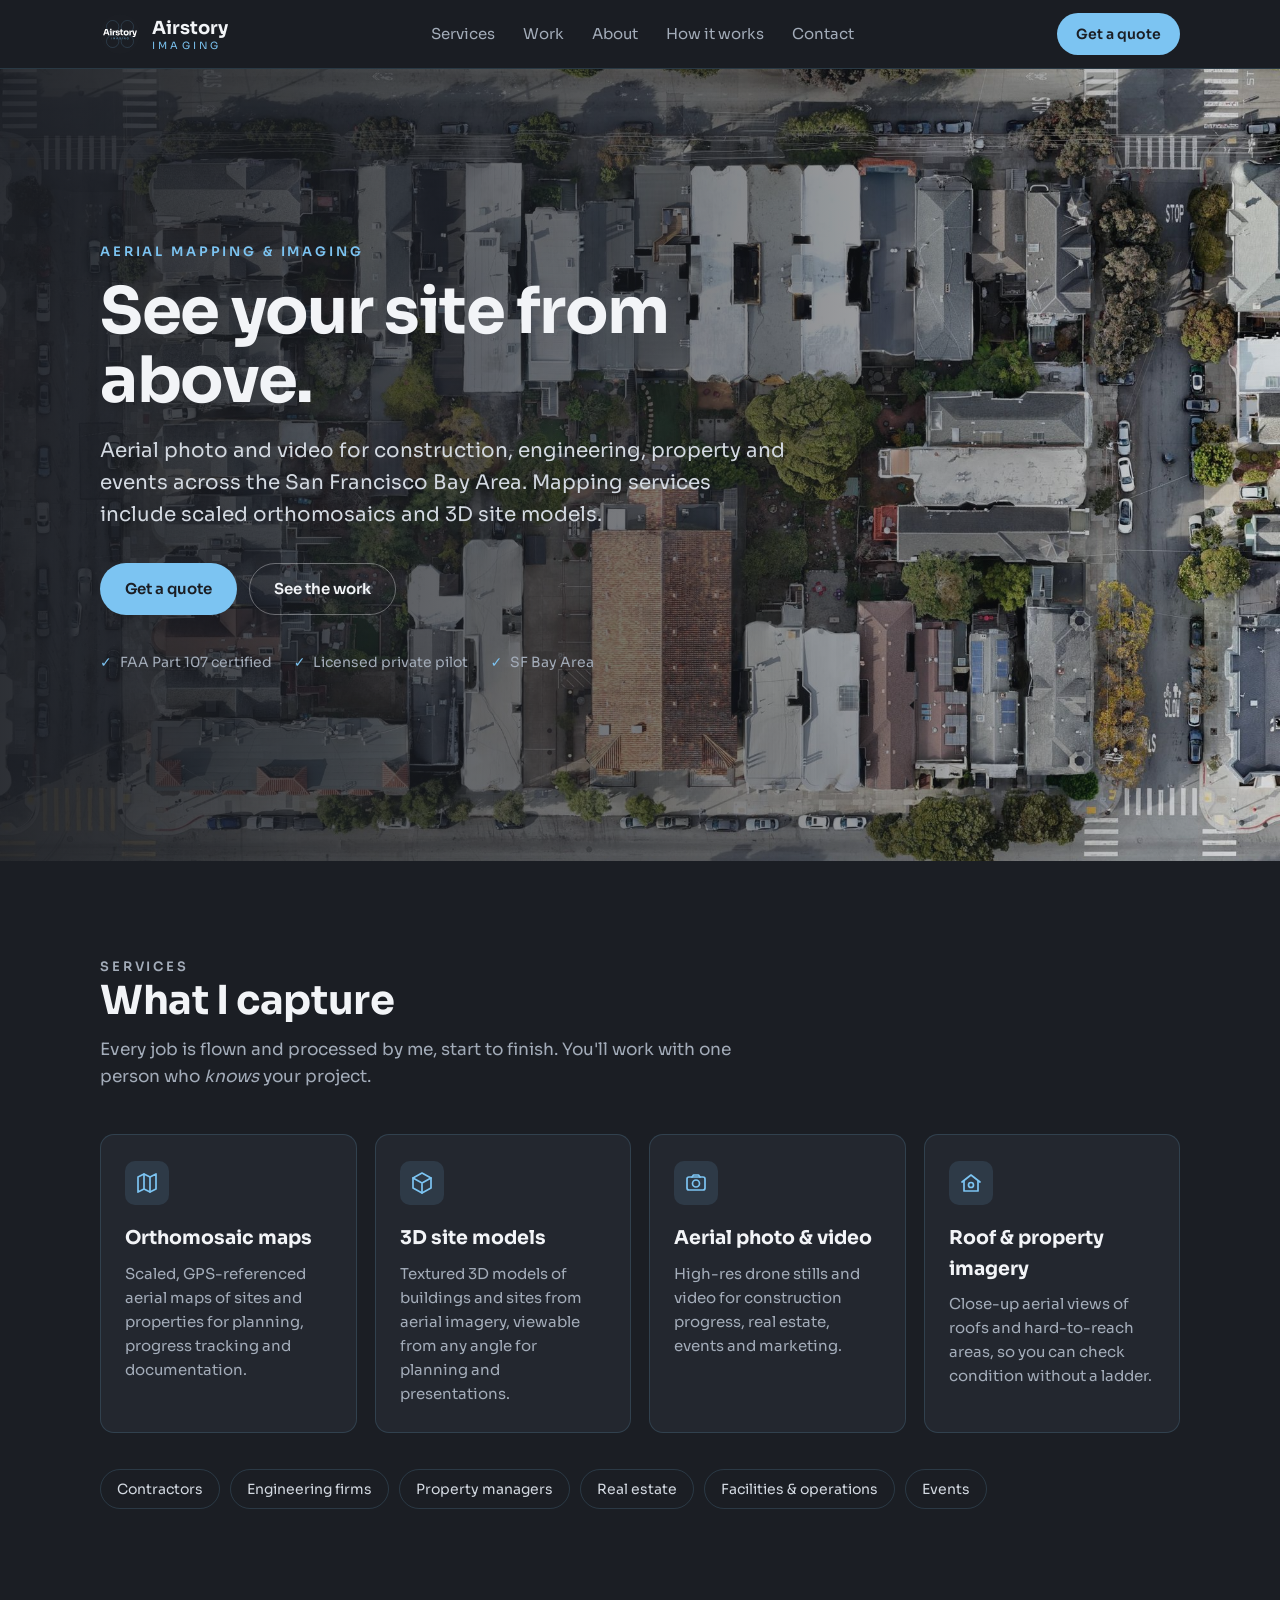
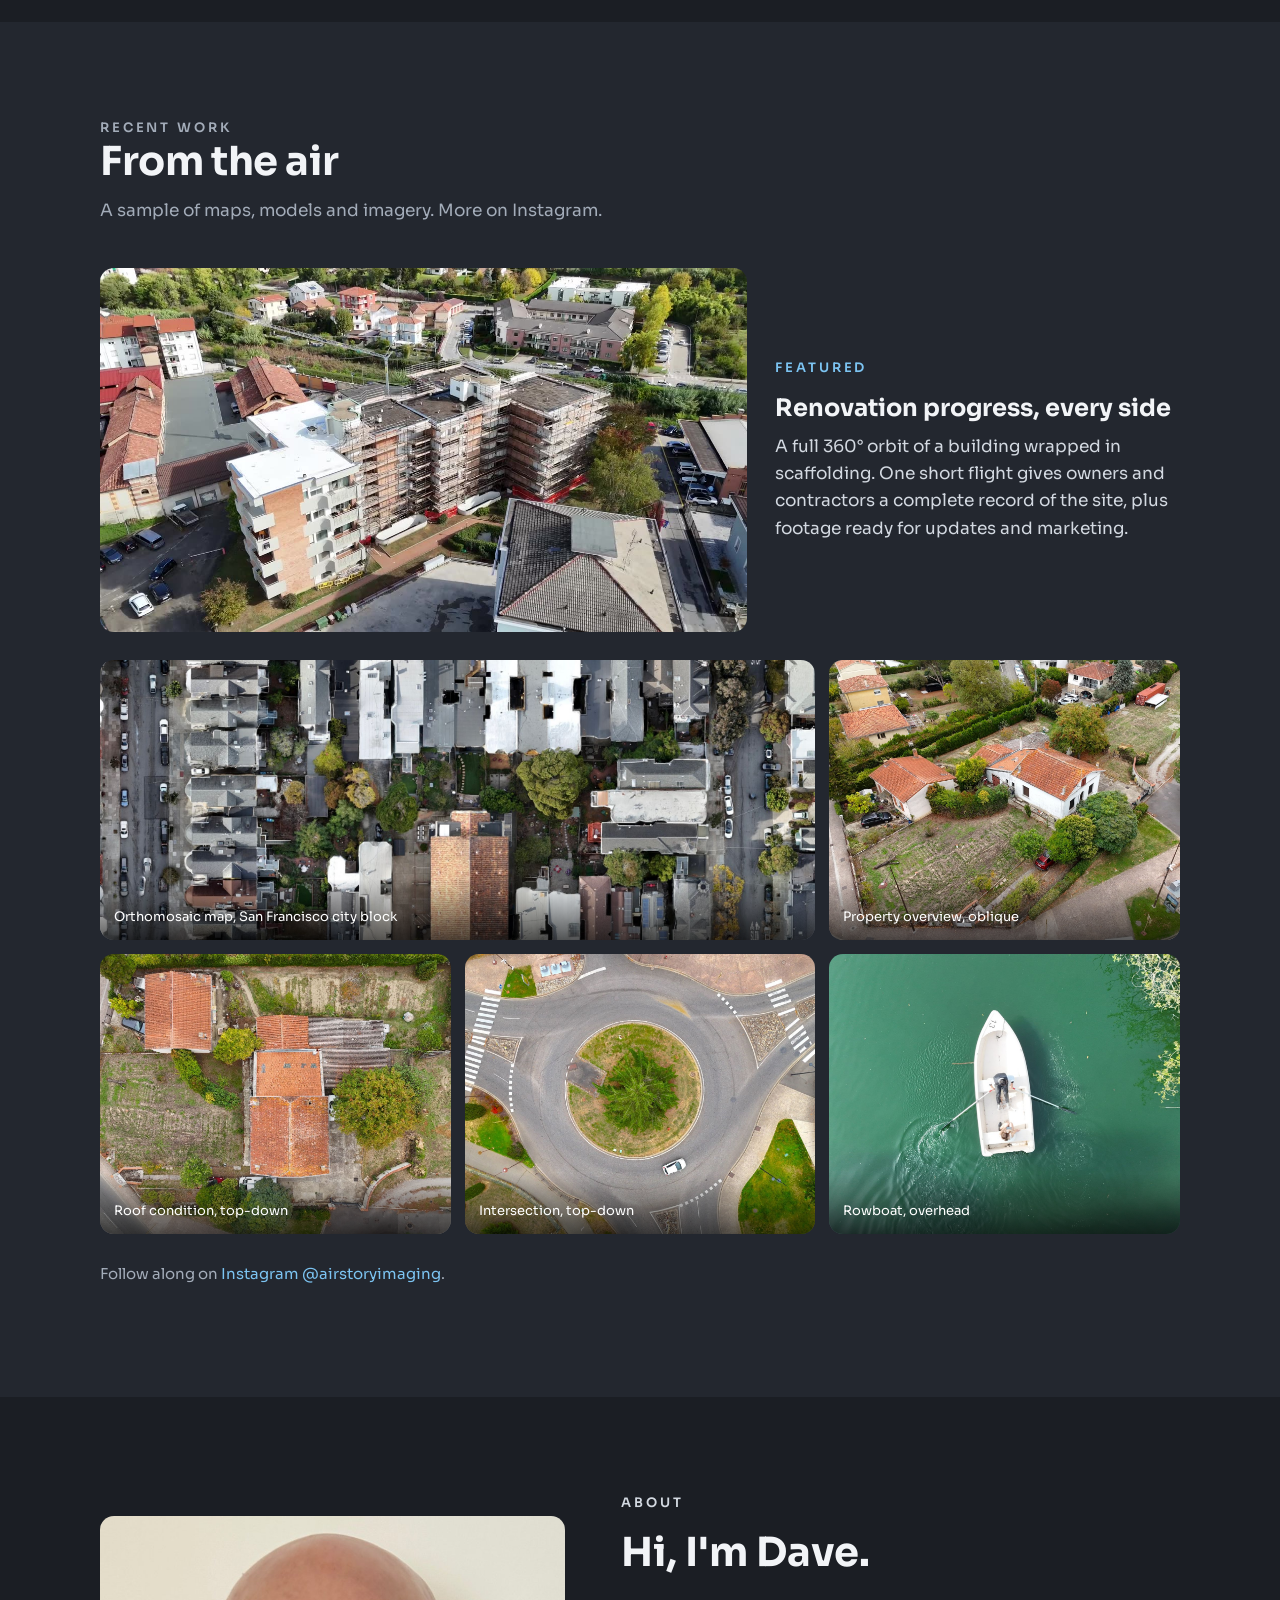
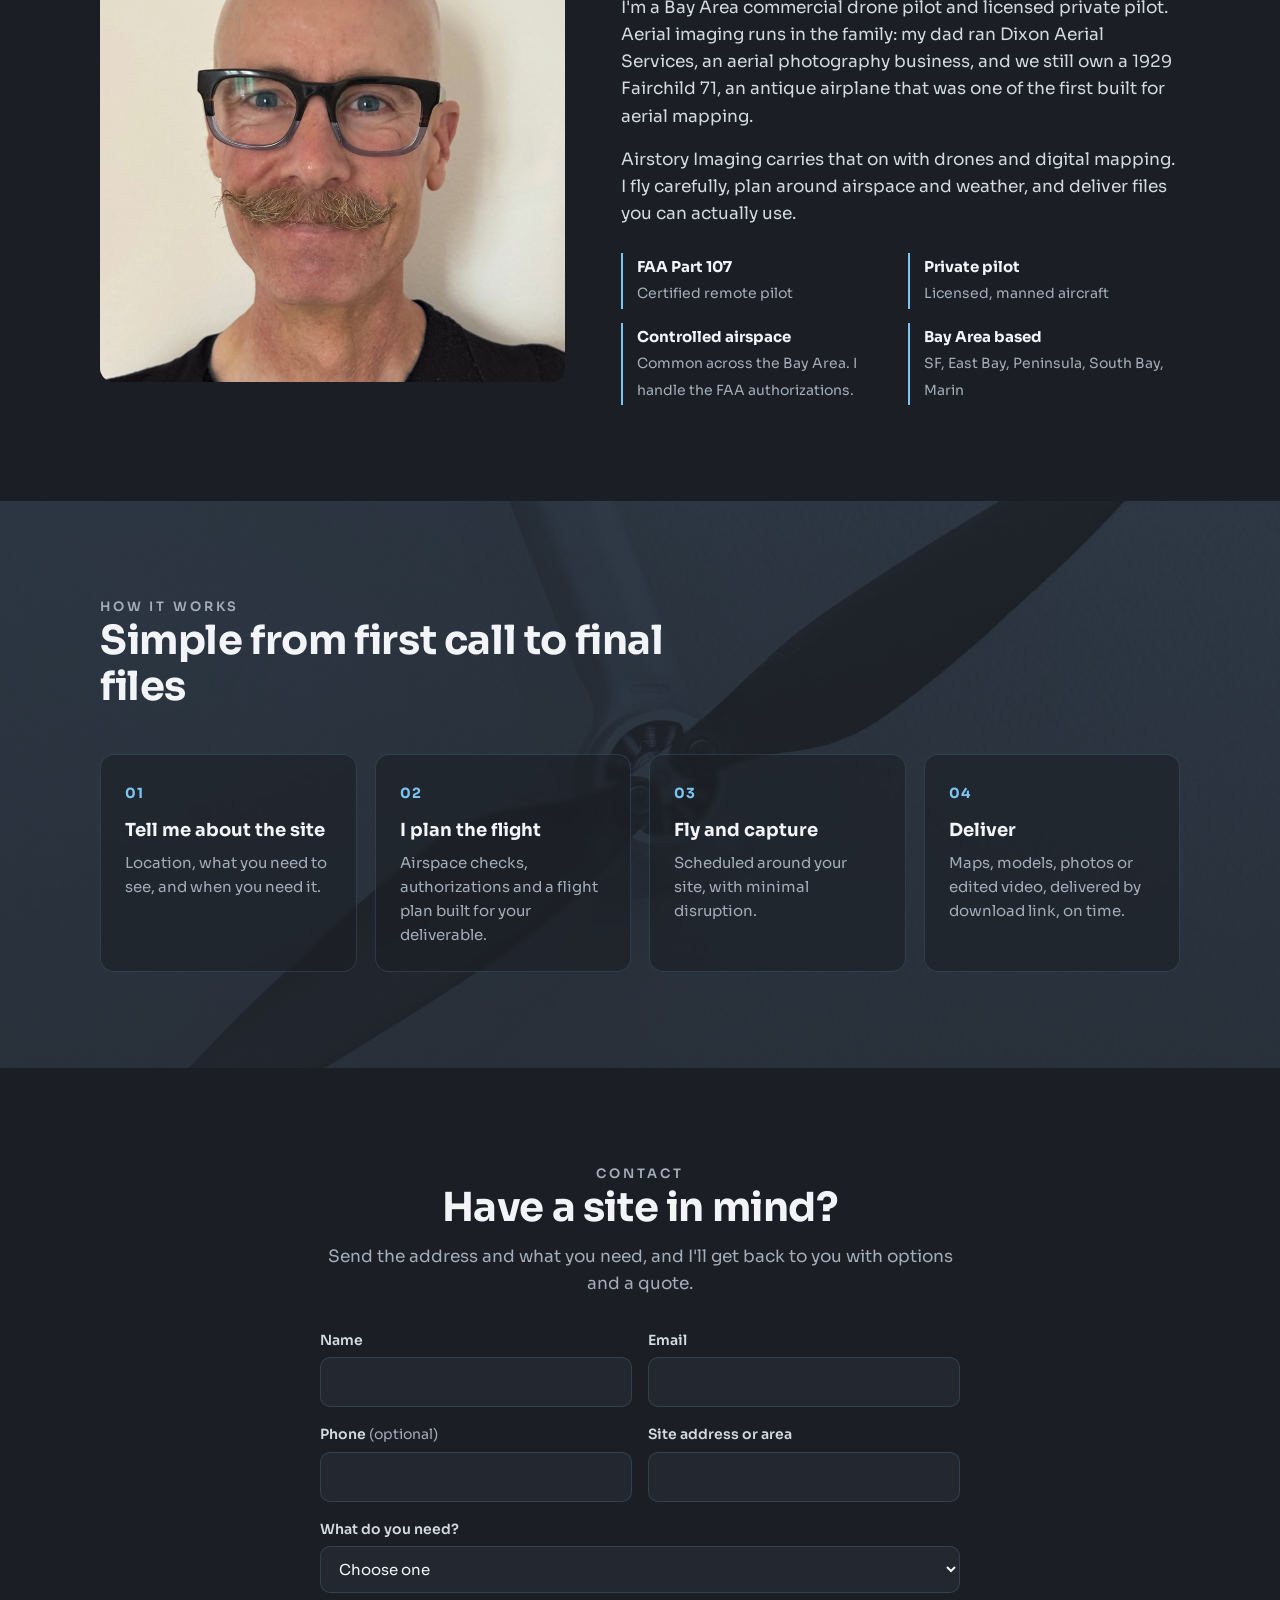
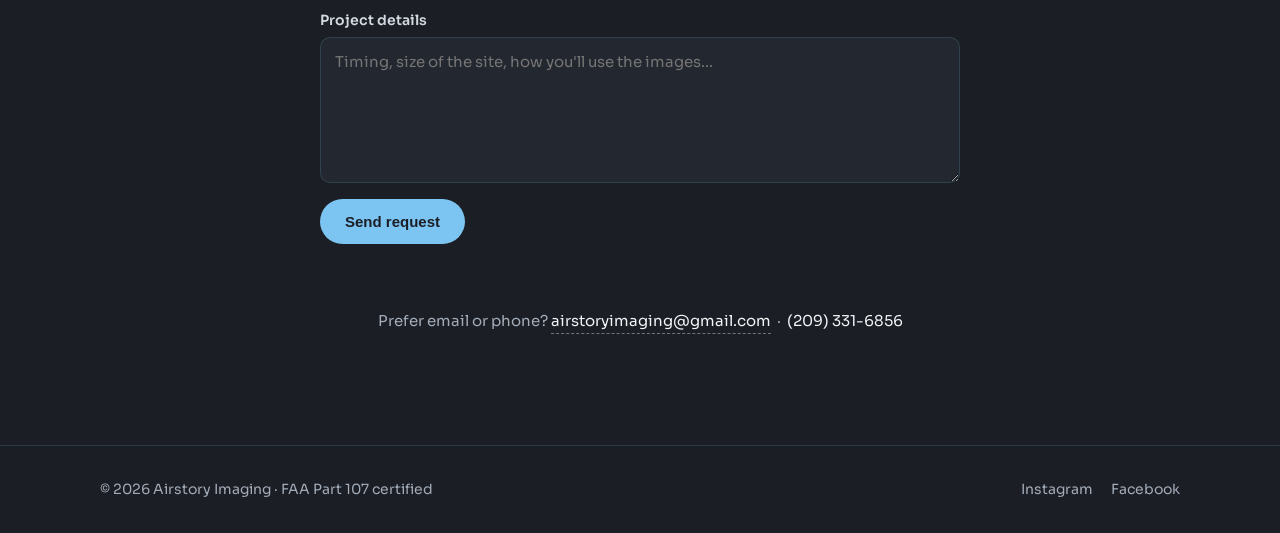
==== index.html @ 13e02a42 "Work: add Featured renovation orbit video loop Co-Authored-By: Claude Opus 5.5 <noreply@anthropic.co" ====
<!doctype html>
<html lang="en">
<head>
  <meta charset="utf-8">
  <meta name="viewport" content="width=device-width, initial-scale=1">
  <title>Airstory Imaging | Drone Mapping, 3D Models &amp; Aerial Photo/Video | SF Bay Area</title>
  <meta name="description" content="Airstory Imaging provides drone mapping, orthomosaics, 3D site models, and aerial photo and video for construction, engineering, property, and events across the San Francisco Bay Area. FAA Part 107 certified.">
  <link rel="icon" href="assets/img/airstory-badge.svg" type="image/svg+xml">
  <meta property="og:title" content="Airstory Imaging">
  <meta property="og:description" content="Drone mapping, 3D models and aerial photo/video in the SF Bay Area.">
  <meta property="og:type" content="website">
  <link rel="preconnect" href="https://fonts.googleapis.com">
  <link rel="preconnect" href="https://fonts.gstatic.com" crossorigin>
  <link href="https://fonts.googleapis.com/css2?family=Sora:wght@400;600;700&display=swap" rel="stylesheet">
  <link rel="stylesheet" href="assets/css/styles.css">
</head>
<body>

  <!-- ===== Header ===== -->
  <header class="site-header">
    <div class="wrap nav">
      <a class="brand" href="#top" aria-label="Airstory Imaging home">
        <img src="assets/img/airstory-badge.svg" alt="">
        <span>Airstory<small>IMAGING</small></span>
      </a>
      <button class="menu-toggle" aria-expanded="false" aria-controls="nav-links">Menu</button>
      <ul class="nav-links" id="nav-links">
        <li><a href="#services">Services</a></li>
        <li><a href="#work">Work</a></li>
        <li><a href="#about">About</a></li>
        <li><a href="#process">How it works</a></li>
        <li><a href="#contact">Contact</a></li>
      </ul>
      <a class="btn btn-primary btn-small nav-cta" href="#contact">Get a quote</a>
    </div>
  </header>

  <main id="top">

    <!-- ===== Hero ===== -->
    <!-- To use a real photo or video, put it inside the hero-media div, e.g.
         <img src="assets/img/hero.jpg" alt="Aerial view of ...">  -->
    <section class="hero">
      <div class="ph hero-media"><img src="assets/img/hero-sf-block.jpg" alt="Top-down orthomosaic map of a San Francisco city block" fetchpriority="high"></div>
      <div class="wrap">
        <p class="eyebrow">Aerial mapping &amp; imaging</p>
        <h1>See your site from above.</h1>
        <p class="lead">Aerial photo and video for construction, engineering, property and events across the San Francisco Bay Area. Mapping services include scaled orthomosaics and 3D site models.</p>
        <div class="hero-actions">
          <a class="btn btn-primary" href="#contact">Get a quote</a>
          <a class="btn btn-ghost" href="#work">See the work</a>
        </div>
        <ul class="badges">
          <li>FAA Part 107 certified</li>
          <li>Licensed private pilot</li>
          <li>SF Bay Area</li>
        </ul>
      </div>
    </section>

    <!-- ===== Services ===== -->
    <section id="services">
      <div class="wrap">
        <div class="section-head">
          <p class="eyebrow">Services</p>
          <h2>What I capture</h2>
          <p>Every job is flown and processed by me, start to finish. You'll work with one person who <em>knows</em> your project.</p>
        </div>
        <div class="services">
          <article class="card">
            <div class="icon"><svg viewBox="0 0 24 24"><path d="M3 6l6-3 6 3 6-3v15l-6 3-6-3-6 3z"/><path d="M9 3v15M15 6v15"/></svg></div>
            <h3>Orthomosaic maps</h3>
            <p>Scaled, GPS-referenced aerial maps of sites and properties for planning, progress tracking and documentation.</p>
          </article>
          <article class="card">
            <div class="icon"><svg viewBox="0 0 24 24"><path d="M12 2l9 5v10l-9 5-9-5V7z"/><path d="M12 22V12M21 7l-9 5-9-5"/></svg></div>
            <h3>3D site models</h3>
            <p>Textured 3D models of buildings and sites from aerial imagery, viewable from any angle for planning and presentations.</p>
          </article>
          <article class="card">
            <div class="icon"><svg viewBox="0 0 24 24"><rect x="3" y="6" width="18" height="13" rx="2"/><circle cx="12" cy="12.5" r="3.5"/><path d="M8 6l1.5-2h5L16 6"/></svg></div>
            <h3>Aerial photo &amp; video</h3>
            <p>High-res drone stills and video for construction progress, real estate, events and marketing.</p>
          </article>
          <article class="card">
            <div class="icon"><svg viewBox="0 0 24 24"><path d="M3 11l9-7 9 7"/><path d="M5 10v10h14V10"/><circle cx="12" cy="14" r="2.5"/></svg></div>
            <h3>Roof &amp; property imagery</h3>
            <p>Close-up aerial views of roofs and hard-to-reach areas, so you can check condition without a ladder.</p>
          </article>
        </div>
        <ul class="uses" aria-label="Who I work with">
          <li>Contractors</li>
          <li>Engineering firms</li>
          <li>Property managers</li>
          <li>Real estate</li>
          <li>Facilities &amp; operations</li>
          <li>Events</li>
        </ul>
      </div>
    </section>

    <!-- ===== Portfolio ===== -->
    <!-- Swap each placeholder by putting an <img> inside it:
         <div class="ph"><img src="assets/img/work-1.jpg" alt="..."></div> -->
    <section id="work" class="alt">
      <div class="wrap">
        <div class="section-head">
          <p class="eyebrow">Recent work</p>
          <h2>From the air</h2>
          <p>A sample of maps, models and imagery. More on Instagram.</p>
        </div>
        <div class="featured">
          <video class="featured-media" src="assets/video/orbit-renovation.mp4" poster="assets/img/orbit-renovation-poster.jpg" autoplay muted loop playsinline preload="metadata" aria-label="Drone orbit around an apartment building under renovation"></video>
          <div class="featured-text">
            <p class="eyebrow">Featured</p>
            <h3>Renovation progress, every side</h3>
            <p>A full 360&deg; orbit of a building wrapped in scaffolding. One short flight gives owners and contractors a complete record of the site, plus footage ready for updates and marketing.</p>
          </div>
        </div>
        <div class="gallery">
          <figure class="ph wide"><img src="assets/img/hero-sf-block.jpg" alt="Orthomosaic map of a San Francisco city block" loading="lazy"><figcaption>Orthomosaic map, San Francisco city block</figcaption></figure>
          <figure class="ph"><img src="assets/img/roof-oblique.jpg" alt="Oblique aerial view of a house and lot" loading="lazy"><figcaption>Property overview, oblique</figcaption></figure>
          <figure class="ph"><img src="assets/img/roof-overhead.jpg" alt="Straight-down aerial view of tile roofs" loading="lazy"><figcaption>Roof condition, top-down</figcaption></figure>
          <figure class="ph"><img src="assets/img/roundabout-overhead.jpg" alt="Overhead view of a roundabout" loading="lazy"><figcaption>Intersection, top-down</figcaption></figure>
          <figure class="ph"><img src="assets/img/rowboat-overhead.jpg" alt="Overhead view of a rowboat on green water" loading="lazy"><figcaption>Rowboat, overhead</figcaption></figure>
        </div>
        <p class="gallery-foot">Follow along on <a href="https://www.instagram.com/airstoryimaging/" target="_blank" rel="noopener">Instagram @airstoryimaging</a>.</p>
      </div>
    </section>

    <!-- ===== About ===== -->
    <section id="about">
      <div class="wrap about">
        <div class="ph"><img src="assets/img/dave-headshot.jpg" alt="Dave Dixon, owner and pilot of Airstory Imaging" loading="lazy"></div>
        <div>
          <p class="eyebrow">About</p>
          <h2>Hi, I'm Dave.</h2>
          <p>I'm a Bay Area commercial drone pilot and licensed private pilot. Aerial imaging runs in the family: my dad ran Dixon Aerial Services, an aerial photography business, and we still own a 1929 Fairchild 71, an antique airplane that was one of the first built for aerial mapping.</p>
          <p>Airstory Imaging carries that on with drones and digital mapping. I fly carefully, plan around airspace and weather, and deliver files you can actually use.</p>
          <div class="creds">
            <div class="cred"><strong>FAA Part 107</strong><span>Certified remote pilot</span></div>
            <div class="cred"><strong>Private pilot</strong><span>Licensed, manned aircraft</span></div>
            <div class="cred"><strong>Controlled airspace</strong><span>Common across the Bay Area. I handle the FAA authorizations.</span></div>
            <div class="cred"><strong>Bay Area based</strong><span>SF, East Bay, Peninsula, South Bay, Marin</span></div>
          </div>
        </div>
      </div>
    </section>

    <!-- ===== Process ===== -->
    <section id="process" class="alt">
      <div class="wrap">
        <div class="section-head">
          <p class="eyebrow">How it works</p>
          <h2>Simple from first call to final files</h2>
        </div>
        <div class="steps">
          <div class="step"><h3>Tell me about the site</h3><p>Location, what you need to see, and when you need it.</p></div>
          <div class="step"><h3>I plan the flight</h3><p>Airspace checks, authorizations and a flight plan built for your deliverable.</p></div>
          <div class="step"><h3>Fly and capture</h3><p>Scheduled around your site, with minimal disruption.</p></div>
          <div class="step"><h3>Deliver</h3><p>Maps, models, photos or edited video, delivered by download link, on time.</p></div>
        </div>
      </div>
    </section>

    <!-- ===== Contact ===== -->
    <section id="contact" class="contact">
      <div class="wrap">
        <div class="section-head">
          <p class="eyebrow">Contact</p>
          <h2>Have a site in mind?</h2>
          <p>Send the address and what you need, and I'll get back to you with options and a quote.</p>
        </div>
        <form class="contact-form" id="contact-form" action="https://formspree.io/f/mwlvjyvr" method="POST">
          <div class="field-row">
            <label>Name<input type="text" name="name" autocomplete="name" required></label>
            <label>Email<input type="email" name="email" autocomplete="email" required></label>
          </div>
          <div class="field-row">
            <label><span>Phone <span class="opt">(optional)</span></span><input type="tel" name="phone" autocomplete="tel"></label>
            <label>Site address or area<input type="text" name="site_location"></label>
          </div>
          <label>What do you need?
            <select name="service">
              <option value="">Choose one</option>
              <option>Aerial photo / video</option>
              <option>Orthomosaic map</option>
              <option>3D site model</option>
              <option>Roof / property imagery</option>
              <option>Not sure yet</option>
            </select>
          </label>
          <label>Project details<textarea name="message" rows="5" placeholder="Timing, size of the site, how you'll use the images..." required></textarea></label>
          <input type="text" name="_gotcha" class="hp" tabindex="-1" autocomplete="off" aria-hidden="true">
          <input type="hidden" name="_subject" value="New website inquiry - Airstory Imaging">
          <button class="btn btn-primary" type="submit">Send request</button>
          <p class="form-status" id="form-status" role="status"></p>
        </form>
        <p class="contact-meta">
          Prefer email or phone?
          <button type="button" class="copy-email" data-email="airstoryimaging@gmail.com" title="Click to copy">airstoryimaging@gmail.com</button>
          &nbsp;&middot;&nbsp;
          <a href="tel:+12093316856">(209) 331-6856</a>
        </p>
      </div>
    </section>

  </main>

  <!-- ===== Footer ===== -->
  <footer>
    <div class="wrap">
      <span>&copy; <span id="year">2026</span> Airstory Imaging &middot; FAA Part 107 certified</span>
      <span class="social">
        <a href="https://www.instagram.com/airstoryimaging/" target="_blank" rel="noopener">Instagram</a>
        <a href="https://www.facebook.com/airstoryimaging" target="_blank" rel="noopener">Facebook</a>
      </span>
    </div>
  </footer>

  <script>
    // Mobile menu
    const toggle = document.querySelector('.menu-toggle');
    const links = document.getElementById('nav-links');
    toggle.addEventListener('click', () => {
      const open = links.classList.toggle('open');
      toggle.setAttribute('aria-expanded', open);
    });
    links.querySelectorAll('a').forEach(a => a.addEventListener('click', () => links.classList.remove('open')));
    document.getElementById('year').textContent = new Date().getFullYear();

    // Contact form (sends via Formspree, shows result on the page)
    const form = document.getElementById('contact-form');
    const statusEl = document.getElementById('form-status');
    form.addEventListener('submit', async (e) => {
      e.preventDefault();
      const btn = form.querySelector('button[type="submit"]');
      btn.disabled = true; btn.textContent = 'Sending...';
      statusEl.className = 'form-status';
      try {
        const res = await fetch(form.action, { method: 'POST', body: new FormData(form), headers: { 'Accept': 'application/json' } });
        if (res.ok) {
          form.reset();
          statusEl.textContent = "Thanks! Your request is in. I'll get back to you shortly.";
          statusEl.classList.add('ok');
        } else { throw new Error(); }
      } catch {
        statusEl.textContent = 'Something went wrong. Please email airstoryimaging@gmail.com instead.';
        statusEl.classList.add('err');
      }
      btn.disabled = false; btn.textContent = 'Send request';
    });

    // Click to copy email address
    document.querySelectorAll('.copy-email').forEach(b => b.addEventListener('click', async () => {
      const original = b.textContent;
      try { await navigator.clipboard.writeText(b.dataset.email); b.textContent = 'Copied!'; }
      catch { window.location.href = 'mailto:' + b.dataset.email; return; }
      setTimeout(() => { b.textContent = original; }, 1600);
    }));
  </script>
</body>
</html>
---- assets/css/styles.css ----
/* Airstory Imaging - site styles
   Brand: Charcoal #1B1E24, Sky #7CC4F2, Deep blue #2E6FA8, font Sora */

:root {
  --charcoal: #1B1E24;
  --charcoal-2: #23272F;
  --charcoal-3: #2C313B;
  --sky: #7CC4F2;
  --deep: #2E6FA8;
  --text: #F2F4F7;
  --muted: #A3ACB9;
  --line: rgba(124, 196, 242, 0.16);
  --max: 1120px;
  --radius: 14px;
}

* { box-sizing: border-box; }
html { scroll-behavior: smooth; }
body {
  margin: 0;
  background: var(--charcoal);
  color: var(--text);
  font-family: "Sora", system-ui, -apple-system, "Segoe UI", sans-serif;
  font-size: 17px;
  line-height: 1.6;
  -webkit-font-smoothing: antialiased;
}
img { max-width: 100%; display: block; }
a { color: var(--sky); text-decoration: none; }
a:hover { text-decoration: underline; }

.wrap { max-width: var(--max); margin: 0 auto; padding: 0 20px; }

/* ---------- Header / nav ---------- */
.site-header {
  position: sticky; top: 0; z-index: 50;
  background: rgba(27, 30, 36, 0.88);
  backdrop-filter: blur(10px);
  border-bottom: 1px solid var(--line);
}
.nav { display: flex; align-items: center; justify-content: space-between; height: 68px; }
.brand { display: flex; align-items: center; gap: 12px; color: var(--text); font-weight: 700; font-size: 18px; }
.brand:hover { text-decoration: none; }
.brand img { width: 40px; height: 40px; }
.brand span small { display: block; font-weight: 400; font-size: 10px; letter-spacing: 0.32em; color: var(--sky); margin-top: -4px; }
.nav-links { display: flex; gap: 28px; list-style: none; margin: 0; padding: 0; }
.nav-links a { color: var(--muted); font-size: 15px; }
.nav-links a:hover { color: var(--text); text-decoration: none; }
.nav-cta { display: inline-block; }
.menu-toggle { display: none; background: none; border: 1px solid var(--line); color: var(--text); border-radius: 8px; padding: 8px 12px; font: inherit; font-size: 14px; cursor: pointer; }

/* ---------- Buttons ---------- */
.btn {
  display: inline-block; padding: 13px 24px; border-radius: 999px;
  font-weight: 600; font-size: 15px; border: 1px solid transparent; cursor: pointer;
  transition: transform .15s ease, background .15s ease;
}
.btn:hover { text-decoration: none; transform: translateY(-1px); }
.btn-primary { background: var(--sky); color: var(--charcoal); }
.btn-primary:hover { background: #95d1f6; }
.btn-ghost { border-color: rgba(242, 244, 247, 0.35); color: var(--text); }
.btn-ghost:hover { border-color: var(--text); }
.btn-small { padding: 9px 18px; font-size: 14px; }

/* ---------- Placeholder media (swap for real photos) ---------- */
.ph {
  position: relative; overflow: hidden; border-radius: var(--radius);
  background:
    linear-gradient(135deg, rgba(46,111,168,.55), rgba(27,30,36,.2) 60%),
    repeating-linear-gradient(0deg, transparent 0 39px, rgba(124,196,242,.10) 39px 40px),
    repeating-linear-gradient(90deg, transparent 0 39px, rgba(124,196,242,.10) 39px 40px),
    var(--charcoal-3);
  display: flex; align-items: flex-end;
}
.ph::after {
  content: attr(data-label);
  position: absolute; left: 14px; bottom: 12px; right: 14px;
  font-size: 12px; letter-spacing: .04em; color: rgba(242,244,247,.75);
}
.ph img, .ph video { width: 100%; height: 100%; object-fit: cover; }
.ph:has(img)::after, .ph:has(video)::after { content: none; }

/* ---------- Hero ---------- */
.hero { position: relative; min-height: 88vh; display: flex; align-items: center; }
.hero-media { position: absolute; inset: 0; border-radius: 0; }
.hero-media::after { left: 20px; bottom: 20px; }
.hero::before {
  content: ""; position: absolute; inset: 0; z-index: 1;
  background: linear-gradient(90deg, rgba(27,30,36,.92) 0%, rgba(27,30,36,.55) 55%, rgba(27,30,36,.15) 100%);
}
.hero .wrap { position: relative; z-index: 2; width: 100%; }
.eyebrow { color: var(--sky); font-size: 13px; letter-spacing: .22em; text-transform: uppercase; font-weight: 600; margin: 0 0 14px; }
.hero h1 { font-size: clamp(36px, 6vw, 64px); line-height: 1.08; margin: 0 0 20px; max-width: 14ch; letter-spacing: -0.02em; }
.hero p.lead { font-size: clamp(17px, 2vw, 20px); color: #D3D9E1; max-width: 46ch; margin: 0 0 32px; }
.hero-actions { display: flex; flex-wrap: wrap; gap: 12px; }
.badges { display: flex; flex-wrap: wrap; gap: 10px 22px; margin-top: 36px; color: var(--muted); font-size: 14px; list-style: none; padding: 0; }
.badges li::before { content: "\2713"; color: var(--sky); margin-right: 8px; }

/* ---------- Sections ---------- */
section { padding: 96px 0; }
section.alt { background: var(--charcoal-2); }
.section-head { max-width: 640px; margin-bottom: 44px; }
.section-head h2 { font-size: clamp(28px, 4vw, 40px); line-height: 1.15; margin: 0 0 12px; letter-spacing: -0.01em; }
.section-head p { color: var(--muted); margin: 0; }

/* Services */
.services { display: grid; grid-template-columns: repeat(auto-fit, minmax(240px, 1fr)); gap: 18px; }
.card {
  background: var(--charcoal-2); border: 1px solid var(--line); border-radius: var(--radius);
  padding: 26px 24px;
}
section.alt .card { background: var(--charcoal); }
.card .icon { width: 44px; height: 44px; border-radius: 10px; background: rgba(124,196,242,.12); display: grid; place-items: center; margin-bottom: 18px; }
.card .icon svg { width: 24px; height: 24px; stroke: var(--sky); fill: none; stroke-width: 1.7; stroke-linecap: round; stroke-linejoin: round; }
.card h3 { margin: 0 0 8px; font-size: 19px; }
.card p { margin: 0; color: var(--muted); font-size: 15px; }

/* Who it's for */
.uses { display: flex; flex-wrap: wrap; gap: 10px; margin-top: 36px; padding: 0; list-style: none; }
.uses li { border: 1px solid var(--line); border-radius: 999px; padding: 8px 16px; font-size: 14px; color: #D3D9E1; }

/* Portfolio */
.gallery { display: grid; grid-template-columns: repeat(3, 1fr); gap: 14px; }
.gallery .ph { aspect-ratio: 4 / 3; }
.gallery .wide { grid-column: span 2; aspect-ratio: auto; }
.gallery-foot { margin-top: 28px; color: var(--muted); font-size: 15px; }

/* About */
.about { display: grid; grid-template-columns: 1fr 1.2fr; gap: 56px; align-items: center; }
.about .ph { aspect-ratio: 1 / 1; }
.about h2 { font-size: clamp(28px, 4vw, 40px); margin: 0 0 18px; line-height: 1.15; }
.about p { color: #D3D9E1; margin: 0 0 16px; }
.creds { display: grid; grid-template-columns: 1fr 1fr; gap: 14px; margin-top: 26px; }
.cred { border-left: 2px solid var(--sky); padding: 2px 0 2px 14px; }
.cred strong { display: block; font-size: 15px; }
.cred span { color: var(--muted); font-size: 14px; }

/* Process */
.steps { display: grid; grid-template-columns: repeat(auto-fit, minmax(220px, 1fr)); gap: 18px; counter-reset: step; }
.step { padding: 24px; border-radius: var(--radius); border: 1px solid var(--line); }
.step::before { counter-increment: step; content: "0" counter(step); color: var(--sky); font-weight: 700; font-size: 14px; letter-spacing: .1em; }
.step h3 { margin: 10px 0 6px; font-size: 18px; }
.step p { margin: 0; color: var(--muted); font-size: 15px; }

/* Contact */
.contact { text-align: center; }
.contact .section-head { margin: 0 auto 32px; }
.contact-links { display: flex; flex-wrap: wrap; justify-content: center; gap: 14px; margin-top: 8px; }
.contact-meta { margin-top: 28px; color: var(--muted); font-size: 15px; }
.contact-meta a { color: var(--text); }

/* Footer */
footer { border-top: 1px solid var(--line); padding: 32px 0; color: var(--muted); font-size: 14px; }
footer .wrap { display: flex; flex-wrap: wrap; gap: 12px; justify-content: space-between; align-items: center; }
footer .social { display: flex; gap: 18px; }
footer a { color: var(--muted); }

/* ---------- Responsive ---------- */
@media (max-width: 860px) {
  .nav-links {
    display: none; position: absolute; top: 68px; left: 0; right: 0;
    flex-direction: column; gap: 0; background: var(--charcoal); border-bottom: 1px solid var(--line);
  }
  .nav-links.open { display: flex; }
  .nav-links a { display: block; padding: 14px 20px; }
  .menu-toggle { display: inline-block; }
  .nav-cta { display: none; }
  .gallery { grid-template-columns: 1fr 1fr; }
  .about { grid-template-columns: 1fr; gap: 32px; }
  section { padding: 72px 0; }
}
@media (max-width: 520px) {
  body { font-size: 16px; }
  .gallery { grid-template-columns: 1fr; }
  .gallery .wide { grid-column: auto; aspect-ratio: 4 / 3; }
  .creds { grid-template-columns: 1fr; }
  .hero { min-height: 80vh; }
}

/* ---------- Contact form ---------- */
.contact-form { max-width: 640px; margin: 0 auto; text-align: left; display: grid; gap: 16px; }
.field-row { display: grid; grid-template-columns: 1fr 1fr; gap: 16px; }
.contact-form label { display: grid; gap: 6px; font-size: 14px; color: #D3D9E1; font-weight: 600; }
.contact-form .opt { color: var(--muted); font-weight: 400; }
.contact-form input, .contact-form select, .contact-form textarea {
  font: inherit; font-size: 15px; font-weight: 400; color: var(--text);
  background: var(--charcoal-2); border: 1px solid var(--line); border-radius: 10px; padding: 12px 14px; width: 100%;
}
.contact-form textarea { resize: vertical; }
.contact-form input:focus, .contact-form select:focus, .contact-form textarea:focus { outline: none; border-color: var(--sky); }
.contact-form .btn { justify-self: start; }
.contact-form .btn:disabled { opacity: .6; cursor: default; transform: none; }
.hp { position: absolute; left: -9999px; width: 1px; height: 1px; opacity: 0; }
.form-status { margin: 0; font-size: 15px; min-height: 1.4em; }
.form-status.ok { color: #8FE3A8; }
.form-status.err { color: #F2A0A0; }
.copy-email { font: inherit; color: var(--text); background: none; border: 0; padding: 0; cursor: pointer; border-bottom: 1px dashed rgba(242,244,247,.4); }
.copy-email:hover { border-bottom-color: var(--sky); }
@media (max-width: 520px) { .field-row { grid-template-columns: 1fr; } .contact-form .btn { justify-self: stretch; } }
.contact-meta a, .copy-email { white-space: nowrap; }

/* ---------- Real photos ---------- */
figure.ph { margin: 0; }
.hero-media img { object-position: center; }
.gallery figure.ph::after { content: none; }
.gallery figcaption {
  position: absolute; left: 0; right: 0; bottom: 0; padding: 28px 14px 12px;
  font-size: 13px; color: #fff; background: linear-gradient(transparent, rgba(0,0,0,.65));
}
.gallery img { transition: transform .4s ease; }
.gallery figure:hover img { transform: scale(1.03); }
.gallery { grid-auto-rows: 280px; }
.gallery .ph, .gallery .wide { aspect-ratio: auto; height: 100%; }
@media (max-width: 860px) { .gallery { grid-auto-rows: 220px; } }
@media (max-width: 520px) { .gallery { grid-auto-rows: 240px; } .gallery .wide { aspect-ratio: auto; } }

/* ---------- Rotor texture behind "How it works" (placeholder image) ---------- */
#process {
  background:
    linear-gradient(rgba(35,39,47,.68), rgba(35,39,47,.82)),
    url("../img/bg-rotor.jpg") center / cover no-repeat;
}
#process .step { background: rgba(27,30,36,.55); backdrop-filter: blur(2px); }

/* ---------- Featured project (video) ---------- */
.featured { display: grid; grid-template-columns: 1.6fr 1fr; gap: 28px; align-items: center; margin-bottom: 28px; }
.featured-media { width: 100%; aspect-ratio: 16 / 9; object-fit: cover; border-radius: var(--radius); background: var(--charcoal-3); display: block; }
.featured-text h3 { font-size: 24px; line-height: 1.25; margin: 0 0 10px; }
.featured-text p:not(.eyebrow) { color: #D3D9E1; margin: 0; }
@media (max-width: 860px) { .featured { grid-template-columns: 1fr; gap: 18px; } }
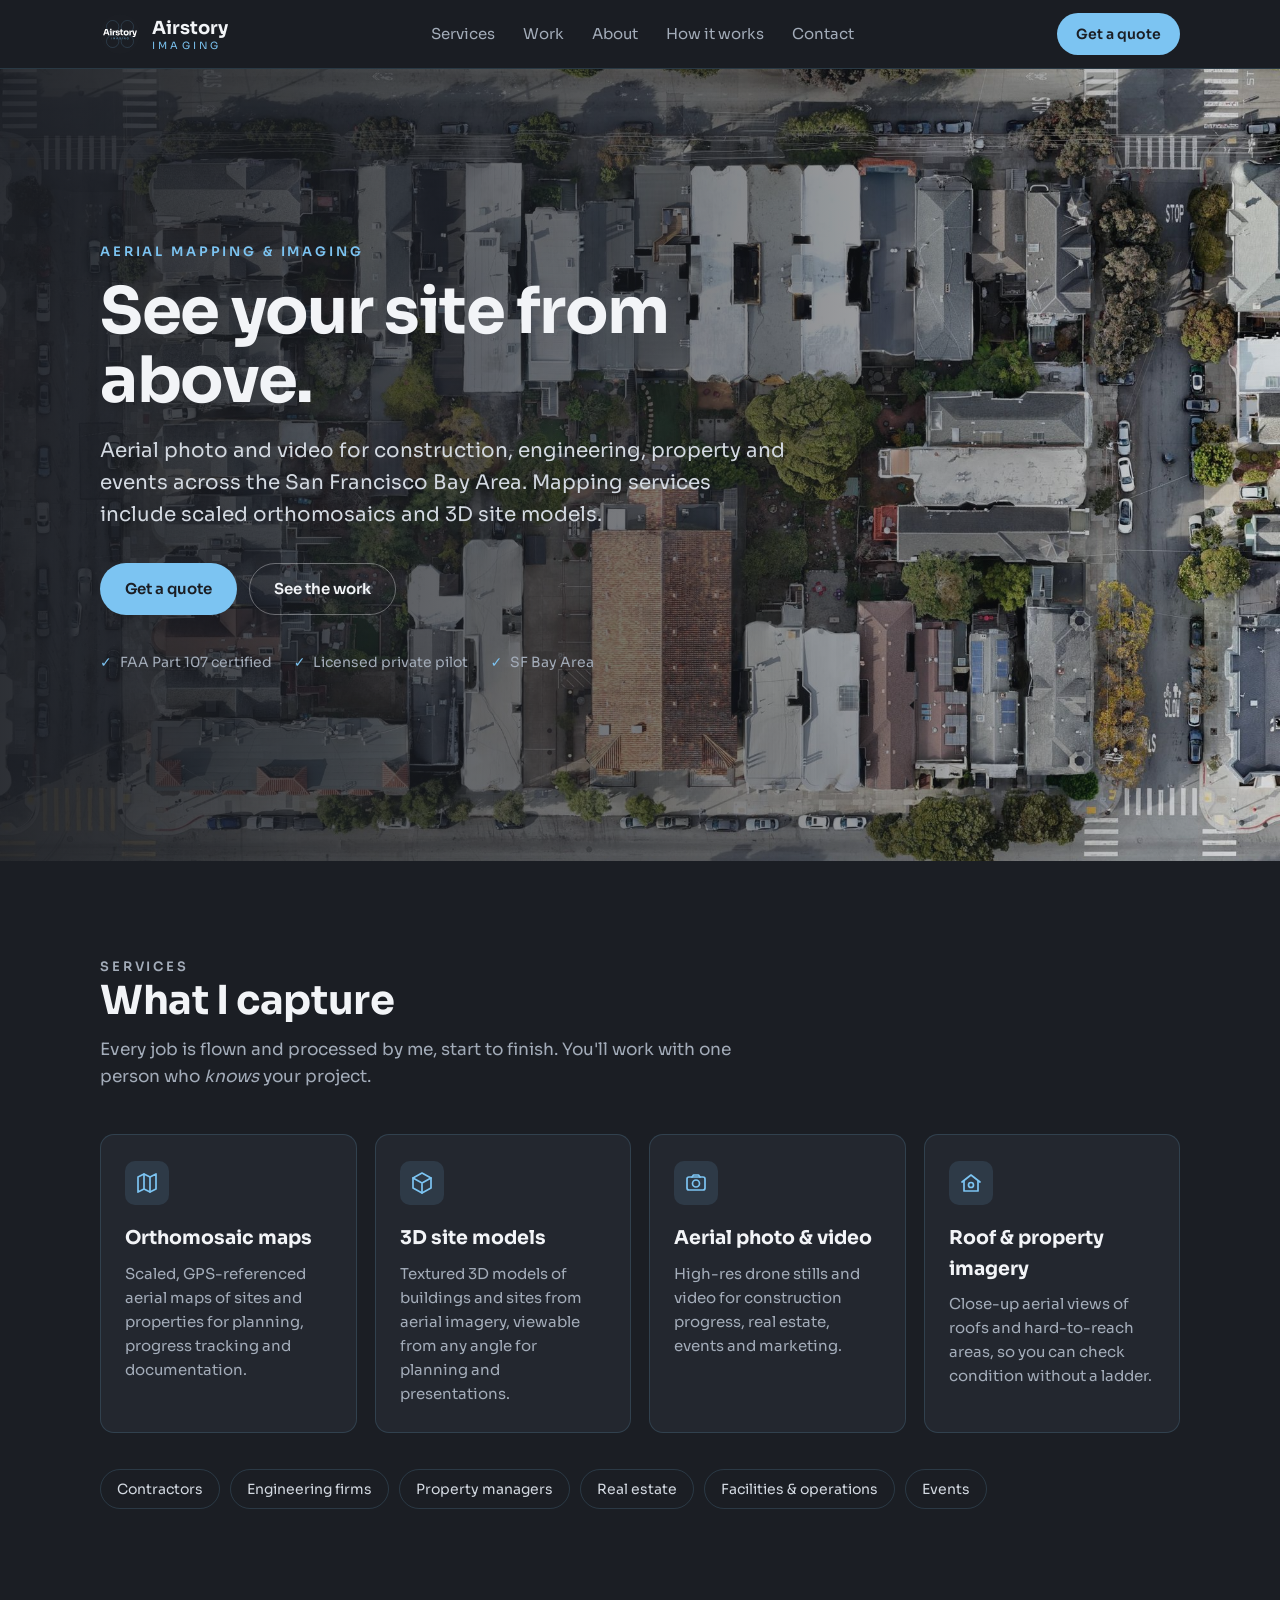
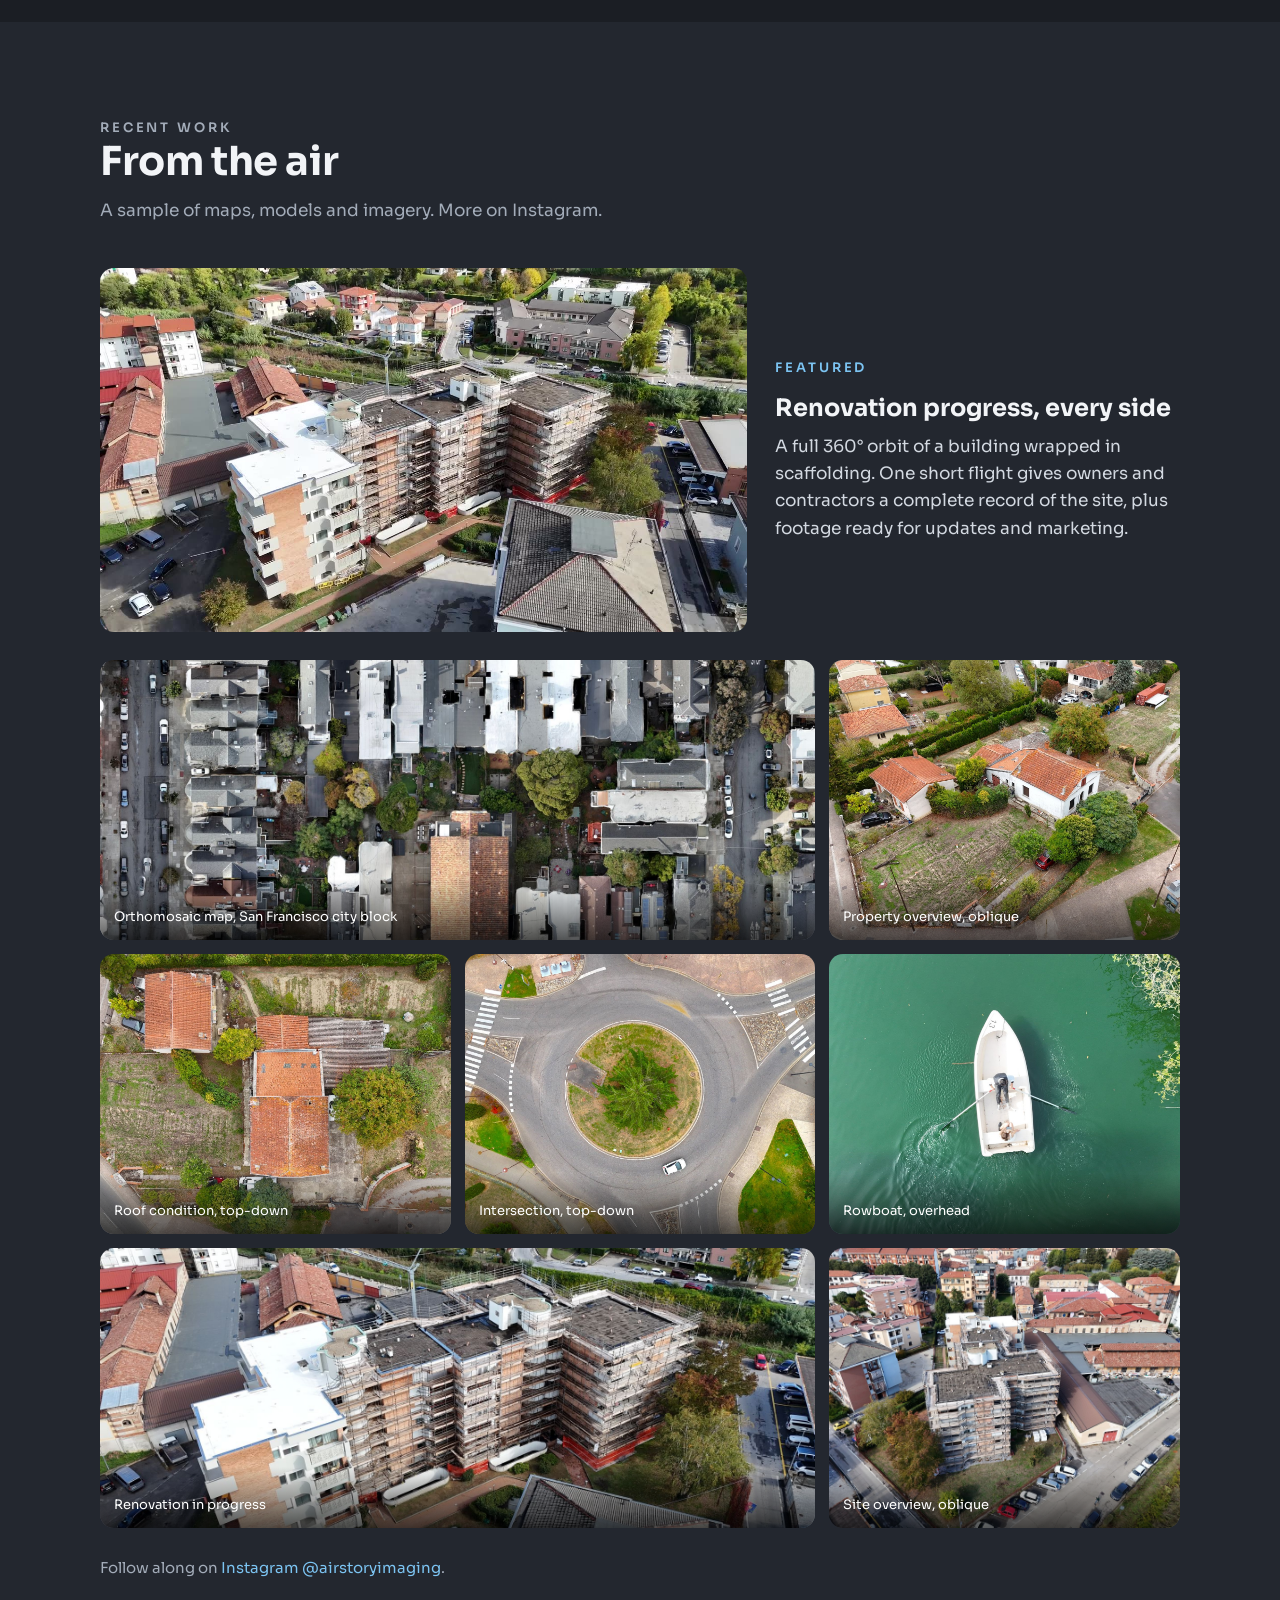
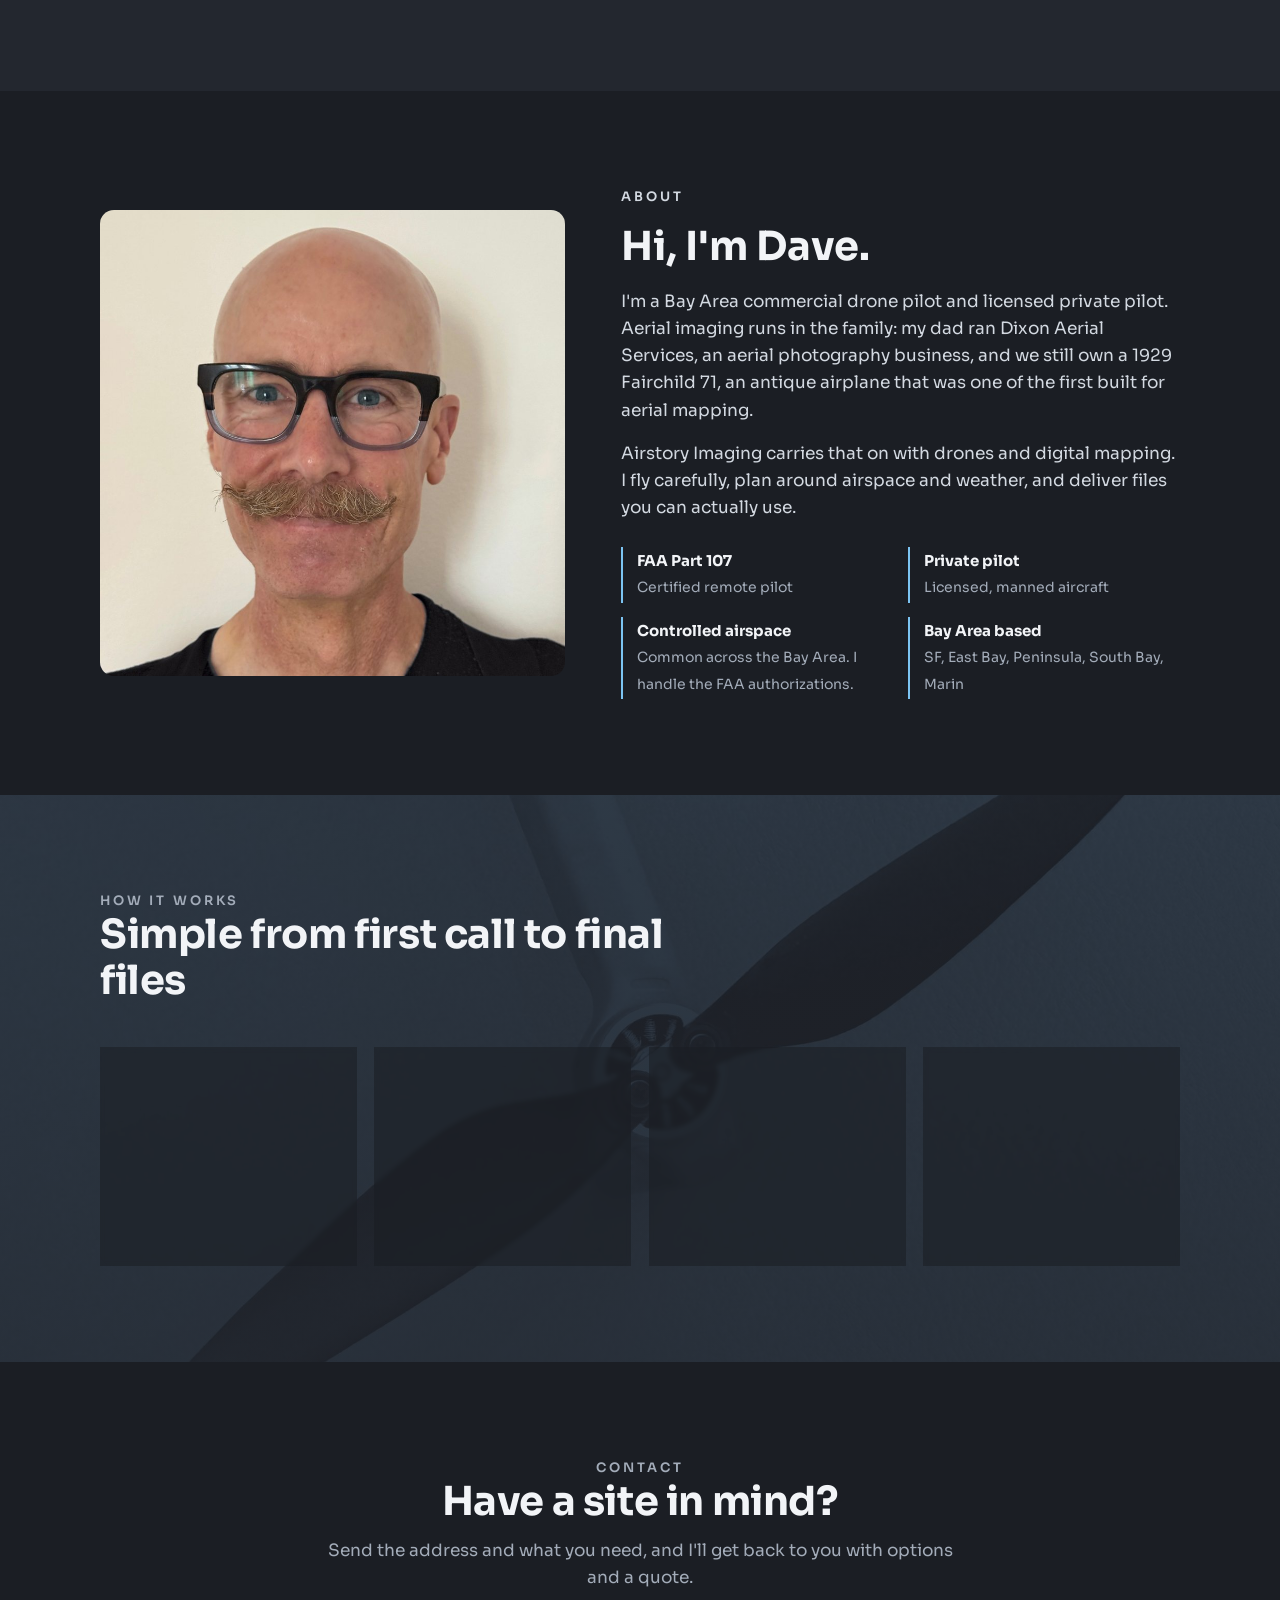
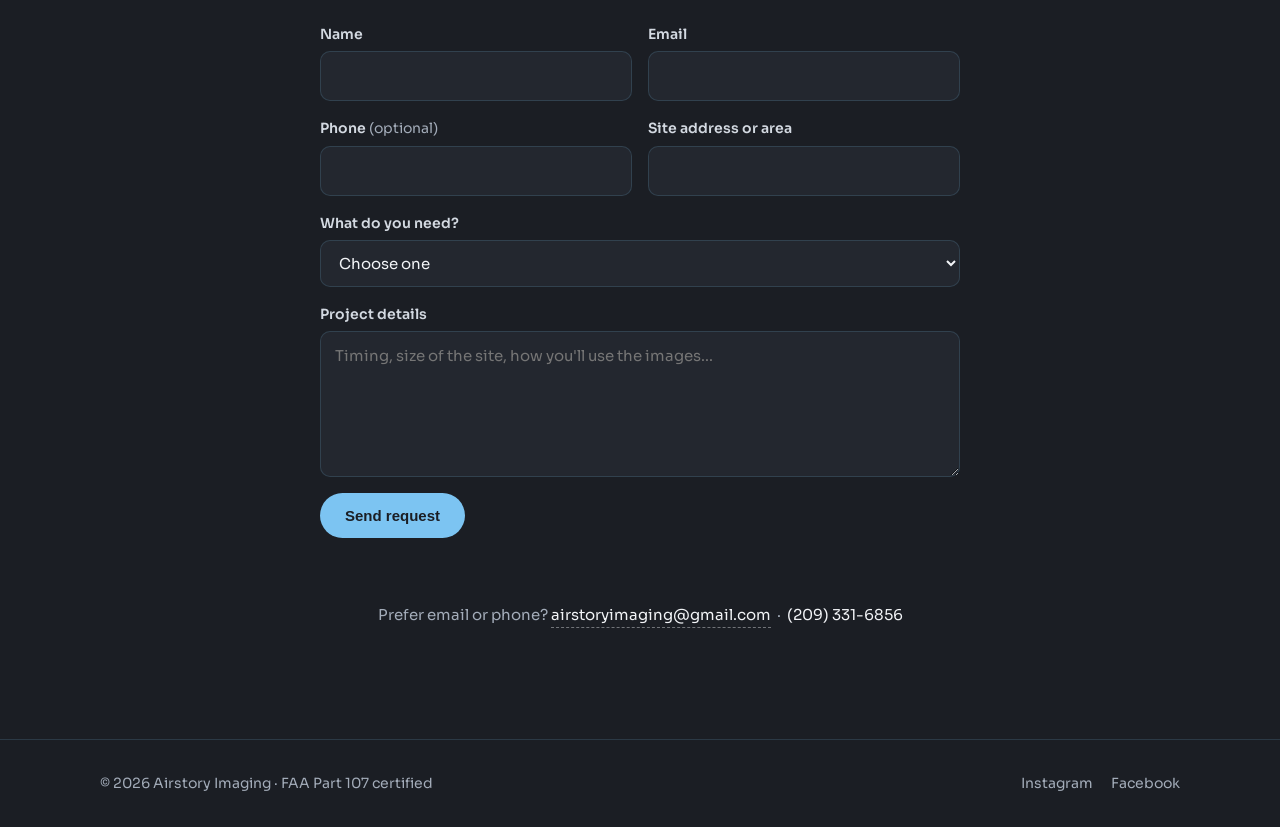
==== commit 4bbafa04: "Gallery: add two renovation stills Co-Authored-By: Claude Opus 5.5 <noreply@anthropic.com> Claude-Se" ====
--- a/index.html
+++ b/index.html
@@ -123,6 +123,8 @@
           <figure class="ph"><img src="assets/img/roof-overhead.jpg" alt="Straight-down aerial view of tile roofs" loading="lazy"><figcaption>Roof condition, top-down</figcaption></figure>
           <figure class="ph"><img src="assets/img/roundabout-overhead.jpg" alt="Overhead view of a roundabout" loading="lazy"><figcaption>Intersection, top-down</figcaption></figure>
           <figure class="ph"><img src="assets/img/rowboat-overhead.jpg" alt="Overhead view of a rowboat on green water" loading="lazy"><figcaption>Rowboat, overhead</figcaption></figure>
+          <figure class="ph wide"><img src="assets/img/renovation-scaffold.jpg" alt="Aerial view of an apartment building wrapped in scaffolding" loading="lazy"><figcaption>Renovation in progress</figcaption></figure>
+          <figure class="ph"><img src="assets/img/renovation-corner.jpg" alt="Oblique aerial view of a building corner under renovation" loading="lazy"><figcaption>Site overview, oblique</figcaption></figure>
         </div>
         <p class="gallery-foot">Follow along on <a href="https://www.instagram.com/airstoryimaging/" target="_blank" rel="noopener">Instagram @airstoryimaging</a>.</p>
       </div>
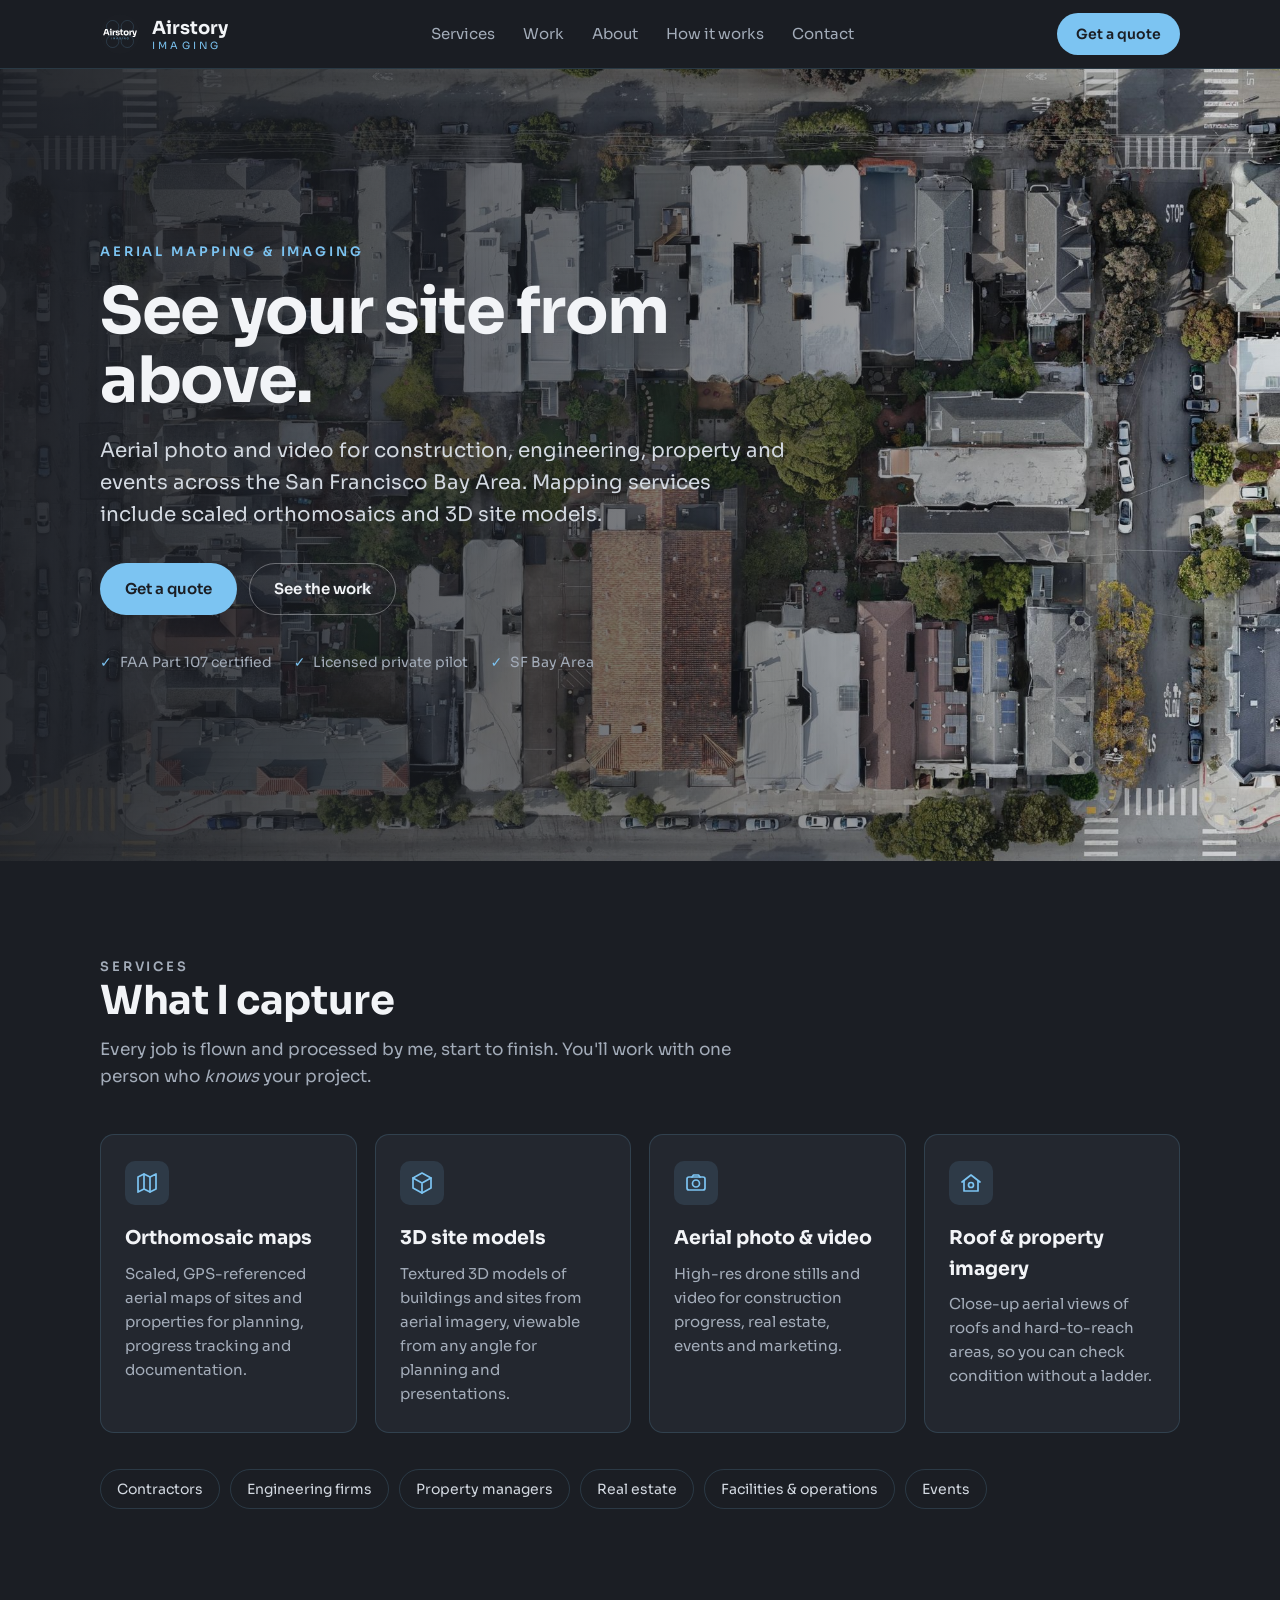
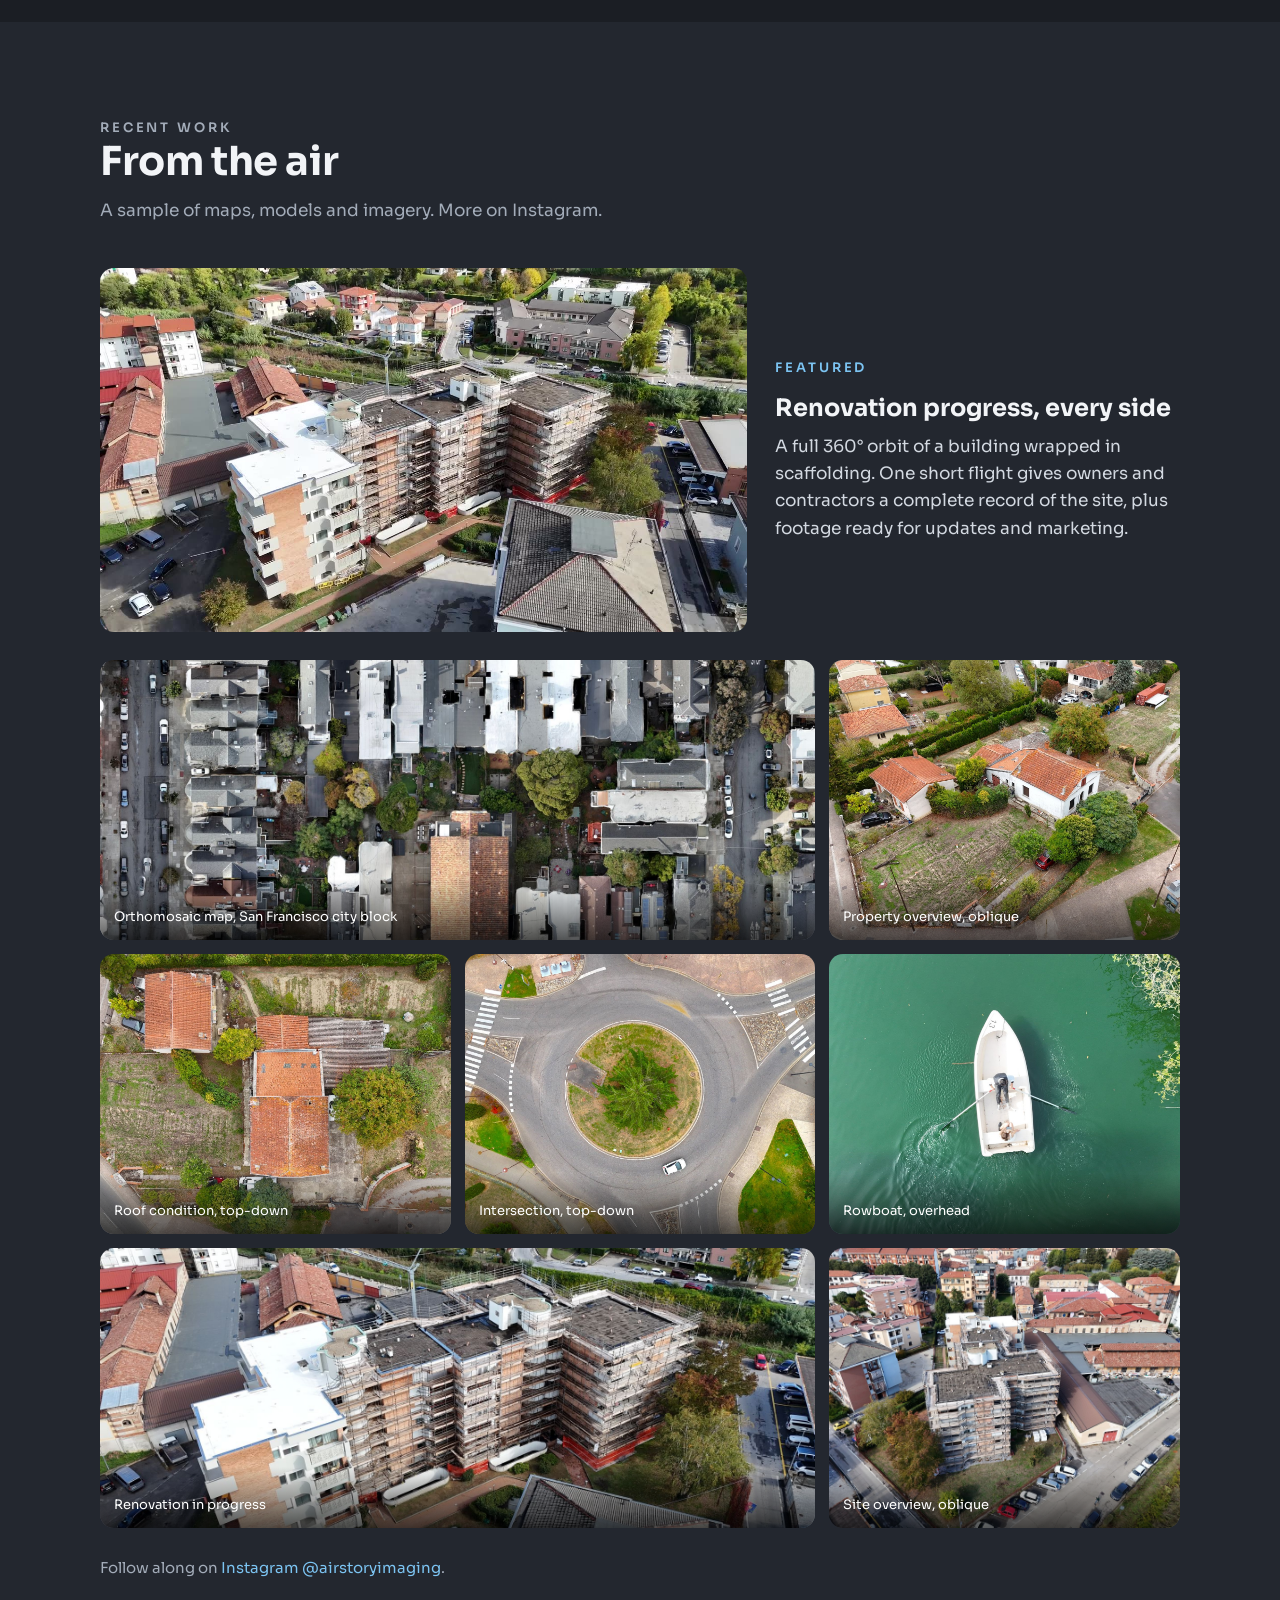
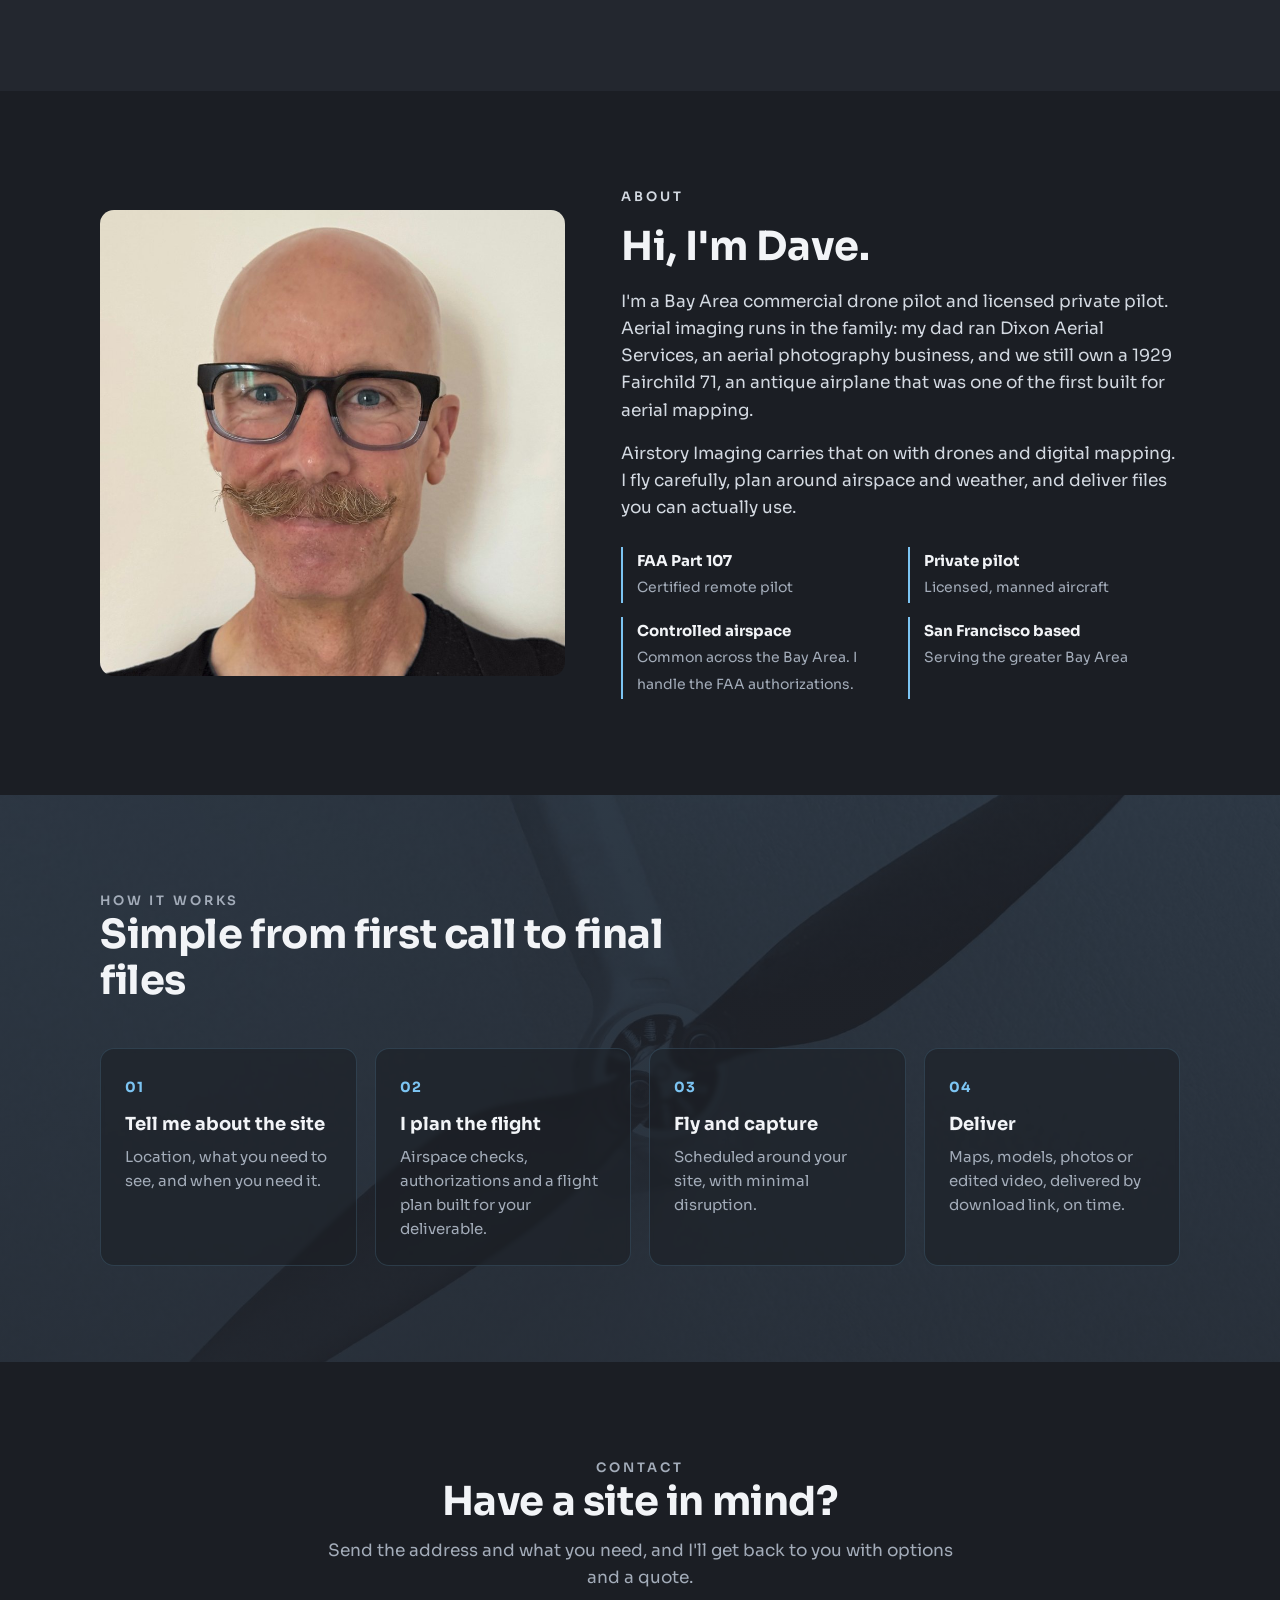
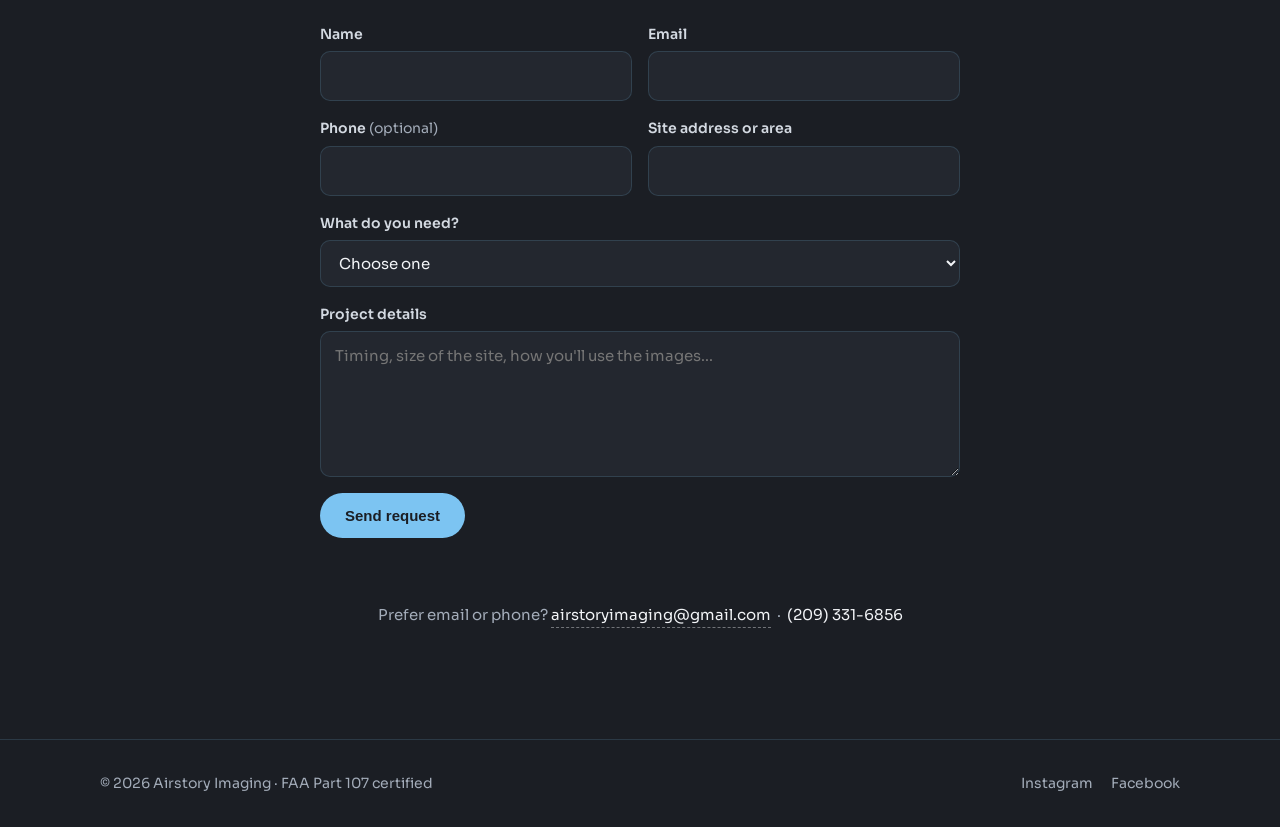
==== commit 182e399d: "About: San Francisco based credential Co-Authored-By: Claude Opus 5.5 <noreply@anthropic.com> Claude" ====
--- a/index.html
+++ b/index.html
@@ -143,7 +143,7 @@
             <div class="cred"><strong>FAA Part 107</strong><span>Certified remote pilot</span></div>
             <div class="cred"><strong>Private pilot</strong><span>Licensed, manned aircraft</span></div>
             <div class="cred"><strong>Controlled airspace</strong><span>Common across the Bay Area. I handle the FAA authorizations.</span></div>
-            <div class="cred"><strong>Bay Area based</strong><span>SF, East Bay, Peninsula, South Bay, Marin</span></div>
+            <div class="cred"><strong>San Francisco based</strong><span>Serving the greater Bay Area</span></div>
           </div>
         </div>
       </div>
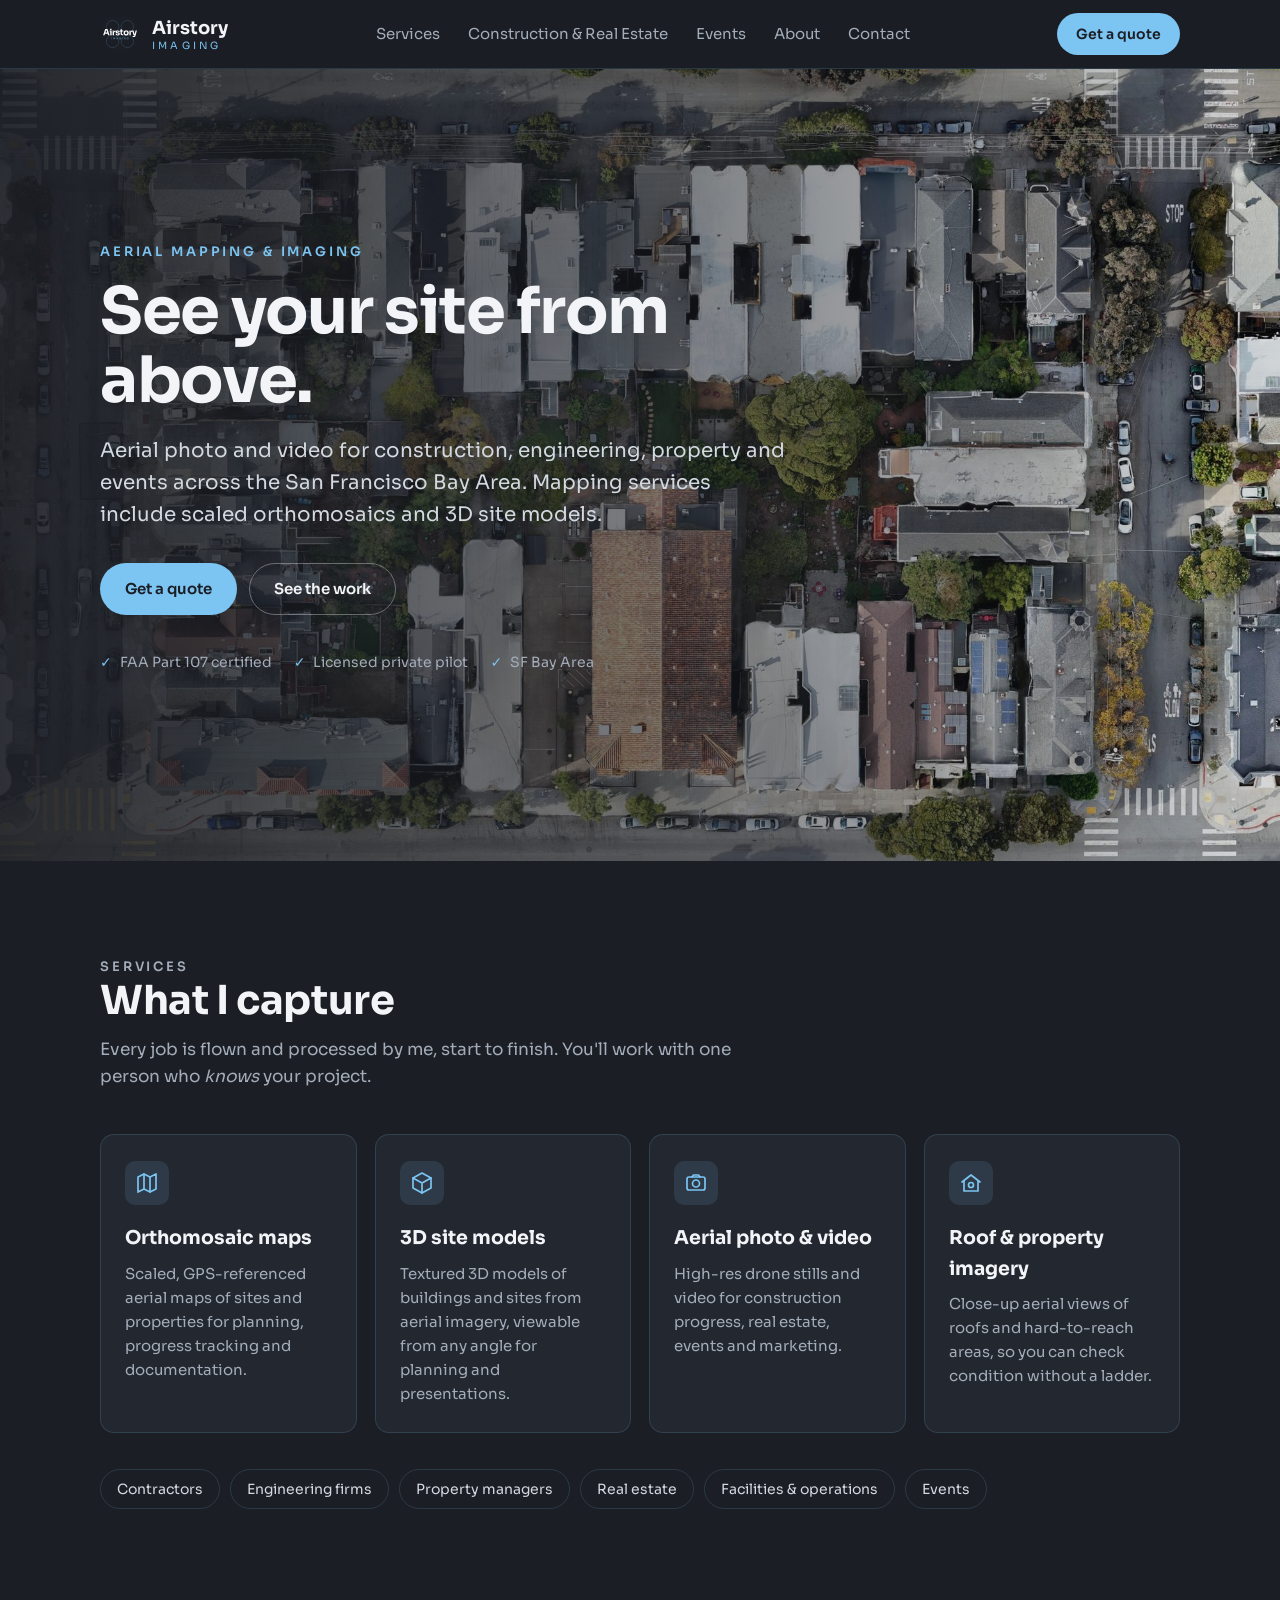
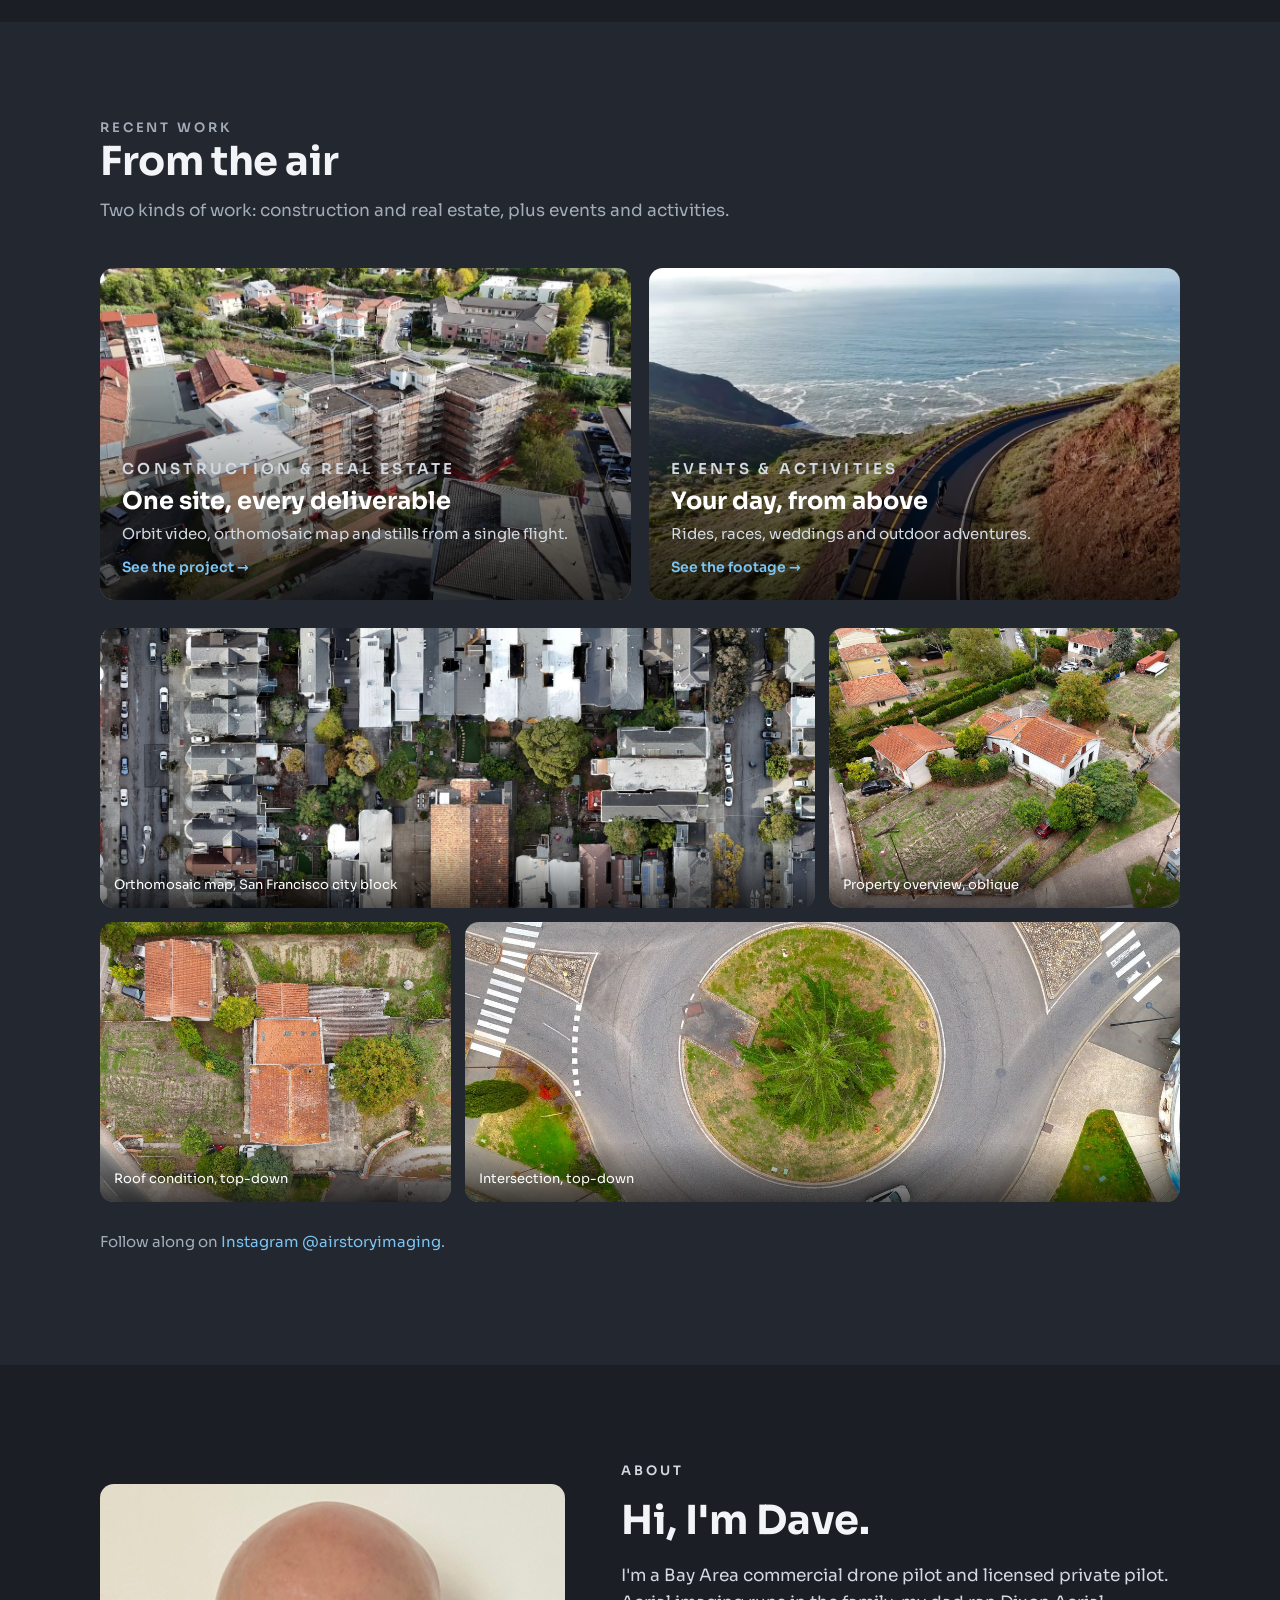
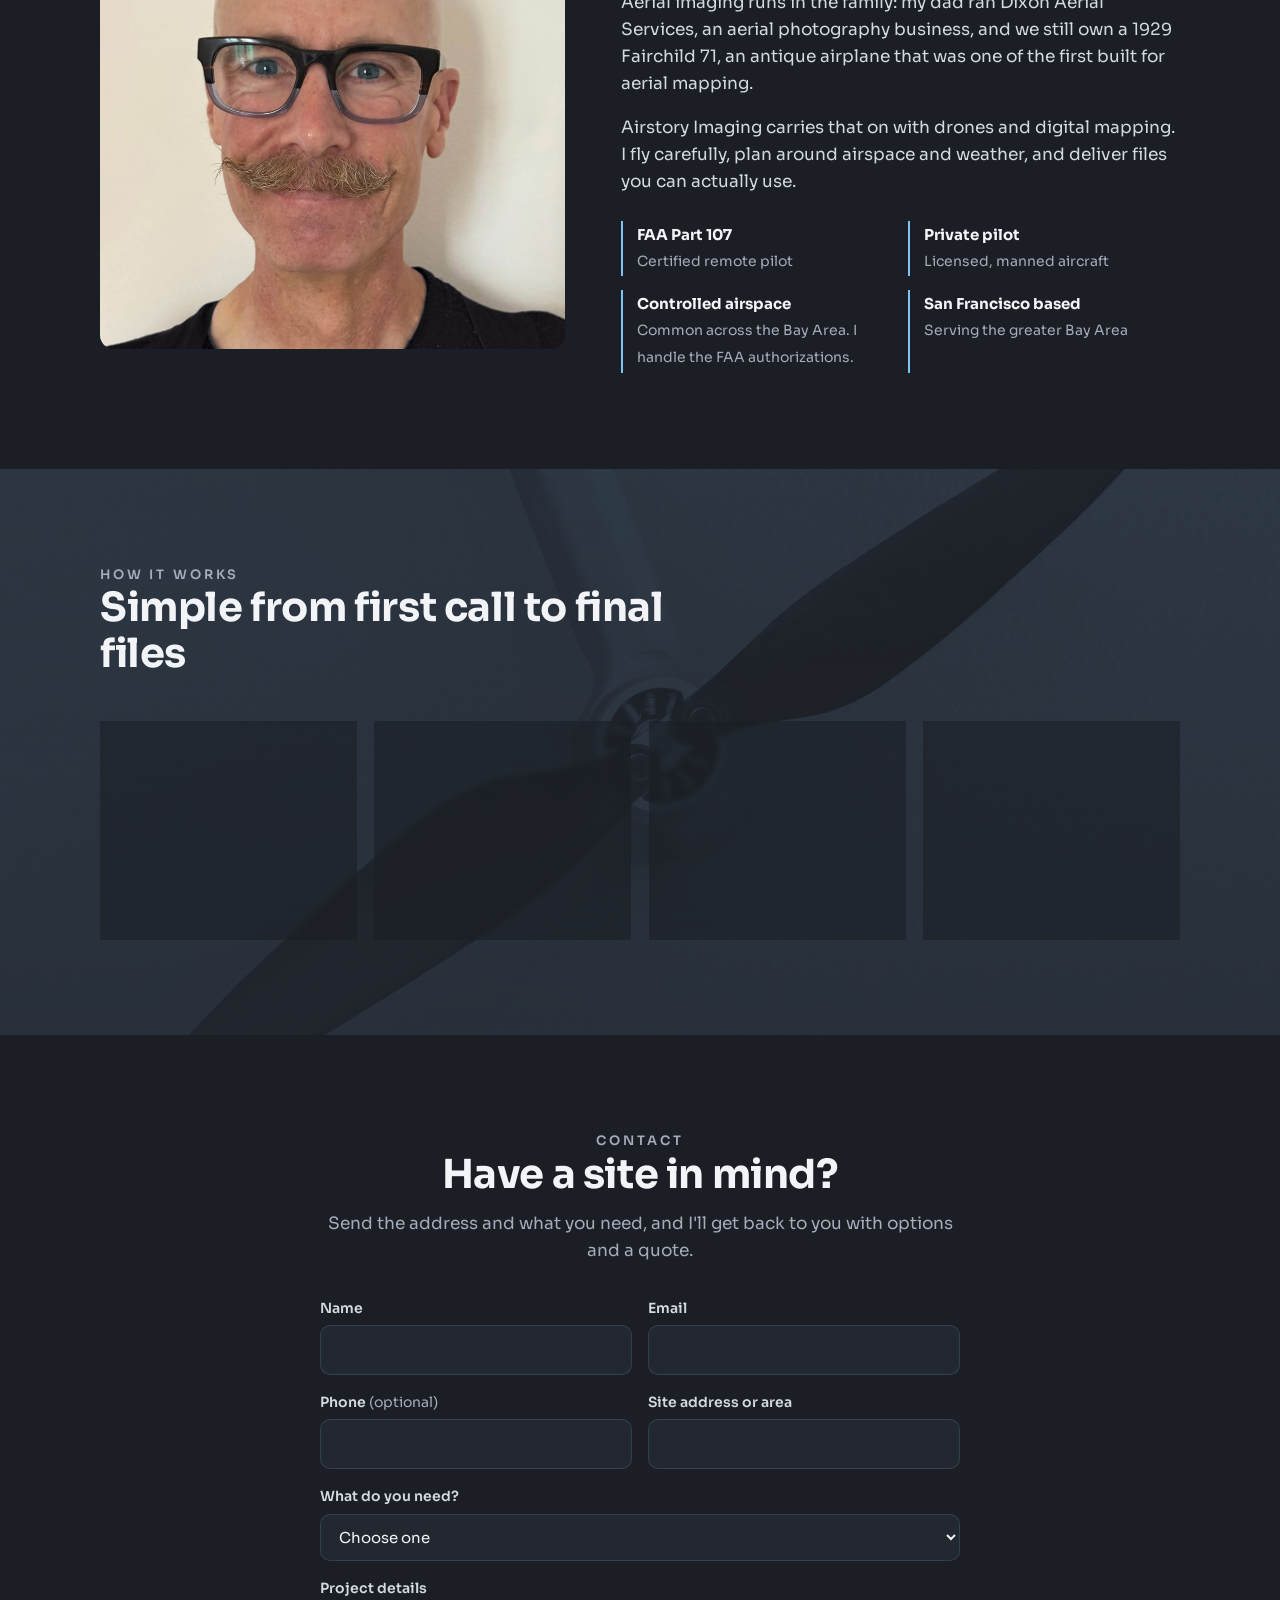
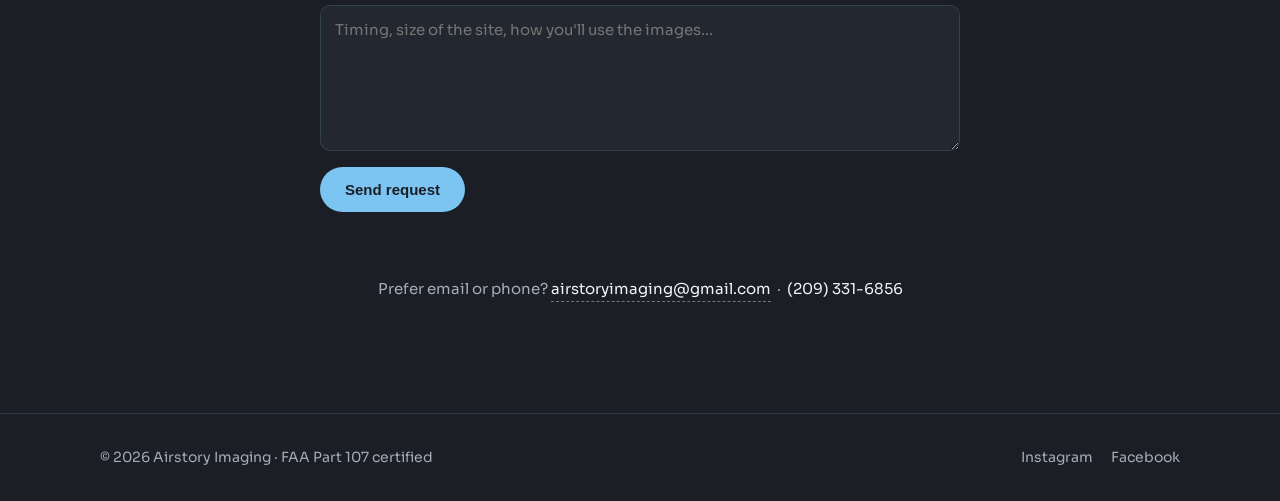
==== commit f09b41e1: "Add Construction & Real Estate and Events pages; home Work section links to both Co-Authored-By: Cla" ====
--- a/index.html
+++ b/index.html
@@ -26,9 +26,9 @@
       <button class="menu-toggle" aria-expanded="false" aria-controls="nav-links">Menu</button>
       <ul class="nav-links" id="nav-links">
         <li><a href="#services">Services</a></li>
-        <li><a href="#work">Work</a></li>
+        <li><a href="construction.html">Construction &amp; Real Estate</a></li>
+        <li><a href="events.html">Events</a></li>
         <li><a href="#about">About</a></li>
-        <li><a href="#process">How it works</a></li>
         <li><a href="#contact">Contact</a></li>
       </ul>
       <a class="btn btn-primary btn-small nav-cta" href="#contact">Get a quote</a>
@@ -107,24 +107,33 @@
         <div class="section-head">
           <p class="eyebrow">Recent work</p>
           <h2>From the air</h2>
-          <p>A sample of maps, models and imagery. More on Instagram.</p>
-        </div>
-        <div class="featured">
-          <video class="featured-media" src="assets/video/orbit-renovation.mp4" poster="assets/img/orbit-renovation-poster.jpg" autoplay muted loop playsinline preload="metadata" aria-label="Drone orbit around an apartment building under renovation"></video>
-          <div class="featured-text">
-            <p class="eyebrow">Featured</p>
-            <h3>Renovation progress, every side</h3>
-            <p>A full 360&deg; orbit of a building wrapped in scaffolding. One short flight gives owners and contractors a complete record of the site, plus footage ready for updates and marketing.</p>
-          </div>
+          <p>Two kinds of work: construction and real estate, plus events and activities.</p>
+        </div>
+        <div class="doors">
+          <a class="door" href="construction.html">
+            <img src="assets/img/orbit-renovation-poster.jpg" alt="Aerial view of a building under renovation" loading="lazy">
+            <div class="door-text">
+              <p class="eyebrow">Construction &amp; Real Estate</p>
+              <h3>One site, every deliverable</h3>
+              <p>Orbit video, orthomosaic map and stills from a single flight.</p>
+              <span class="go">See the project &rarr;</span>
+            </div>
+          </a>
+          <a class="door" href="events.html">
+            <img src="assets/img/bike-hawk-hill-poster.jpg" alt="Cyclist descending a coastal road, seen from a drone" loading="lazy">
+            <div class="door-text">
+              <p class="eyebrow">Events &amp; Activities</p>
+              <h3>Your day, from above</h3>
+              <p>Rides, races, weddings and outdoor adventures.</p>
+              <span class="go">See the footage &rarr;</span>
+            </div>
+          </a>
         </div>
         <div class="gallery">
           <figure class="ph wide"><img src="assets/img/hero-sf-block.jpg" alt="Orthomosaic map of a San Francisco city block" loading="lazy"><figcaption>Orthomosaic map, San Francisco city block</figcaption></figure>
           <figure class="ph"><img src="assets/img/roof-oblique.jpg" alt="Oblique aerial view of a house and lot" loading="lazy"><figcaption>Property overview, oblique</figcaption></figure>
           <figure class="ph"><img src="assets/img/roof-overhead.jpg" alt="Straight-down aerial view of tile roofs" loading="lazy"><figcaption>Roof condition, top-down</figcaption></figure>
-          <figure class="ph"><img src="assets/img/roundabout-overhead.jpg" alt="Overhead view of a roundabout" loading="lazy"><figcaption>Intersection, top-down</figcaption></figure>
-          <figure class="ph"><img src="assets/img/rowboat-overhead.jpg" alt="Overhead view of a rowboat on green water" loading="lazy"><figcaption>Rowboat, overhead</figcaption></figure>
-          <figure class="ph wide"><img src="assets/img/renovation-scaffold.jpg" alt="Aerial view of an apartment building wrapped in scaffolding" loading="lazy"><figcaption>Renovation in progress</figcaption></figure>
-          <figure class="ph"><img src="assets/img/renovation-corner.jpg" alt="Oblique aerial view of a building corner under renovation" loading="lazy"><figcaption>Site overview, oblique</figcaption></figure>
+          <figure class="ph wide"><img src="assets/img/roundabout-overhead.jpg" alt="Overhead view of a roundabout" loading="lazy"><figcaption>Intersection, top-down</figcaption></figure>
         </div>
         <p class="gallery-foot">Follow along on <a href="https://www.instagram.com/airstoryimaging/" target="_blank" rel="noopener">Instagram @airstoryimaging</a>.</p>
       </div>
--- a/assets/css/styles.css
+++ b/assets/css/styles.css
@@ -228,3 +228,50 @@
 .featured-text h3 { font-size: 24px; line-height: 1.25; margin: 0 0 10px; }
 .featured-text p:not(.eyebrow) { color: #D3D9E1; margin: 0; }
 @media (max-width: 860px) { .featured { grid-template-columns: 1fr; gap: 18px; } }
+
+/* ---------- Home: two "doors" to the focus pages ---------- */
+.doors { display: grid; grid-template-columns: 1fr 1fr; gap: 18px; margin-bottom: 28px; }
+.door {
+  position: relative; display: block; overflow: hidden; border-radius: var(--radius);
+  aspect-ratio: 16 / 10; color: #fff; background: var(--charcoal-3);
+}
+.door:hover { text-decoration: none; }
+.door img, .door video { position: absolute; inset: 0; width: 100%; height: 100%; object-fit: cover; transition: transform .5s ease; }
+.door:hover img, .door:hover video { transform: scale(1.04); }
+.door::after { content: ""; position: absolute; inset: 0; background: linear-gradient(transparent 35%, rgba(0,0,0,.78)); }
+.door-text { position: absolute; left: 22px; right: 22px; bottom: 20px; z-index: 1; }
+.door-text .eyebrow { margin: 0 0 6px; }
+.door-text h3 { margin: 0 0 6px; font-size: 24px; line-height: 1.2; }
+.door-text p { margin: 0; font-size: 15px; color: #D3D9E1; }
+.door-text .go { display: inline-block; margin-top: 10px; font-size: 14px; font-weight: 600; color: var(--sky); }
+@media (max-width: 860px) { .doors { grid-template-columns: 1fr; } }
+
+/* ---------- Focus pages ---------- */
+.page-hero { padding: 72px 0 40px; }
+.page-hero h1 { font-size: clamp(32px, 5vw, 52px); line-height: 1.1; margin: 0 0 16px; letter-spacing: -0.02em; max-width: 18ch; }
+.page-hero p.lead { font-size: clamp(17px, 2vw, 19px); color: #D3D9E1; max-width: 60ch; margin: 0; }
+.block { padding: 56px 0; }
+.block.alt { background: var(--charcoal-2); }
+.block h2 { font-size: clamp(24px, 3vw, 32px); margin: 0 0 10px; }
+.block .sub { color: var(--muted); margin: 0 0 24px; max-width: 60ch; }
+.media-full { width: 100%; border-radius: var(--radius); display: block; background: var(--charcoal-3); }
+video.media-full { aspect-ratio: 16 / 9; object-fit: cover; }
+.ortho-link { display: block; position: relative; }
+.ortho-link .zoom-hint {
+  position: absolute; right: 14px; bottom: 14px; background: rgba(27,30,36,.85); color: #fff;
+  font-size: 13px; padding: 7px 12px; border-radius: 999px;
+}
+.ortho-link:hover { text-decoration: none; }
+.grid-2 { display: grid; grid-template-columns: 1fr 1fr; gap: 14px; }
+.grid-2 figure { margin: 0; }
+.grid-2 img { width: 100%; aspect-ratio: 4 / 3; object-fit: cover; border-radius: var(--radius); display: block; }
+.grid-2 figcaption { color: var(--muted); font-size: 14px; margin-top: 8px; }
+.uses-list { display: grid; grid-template-columns: repeat(auto-fit, minmax(220px, 1fr)); gap: 14px; list-style: none; padding: 0; margin: 0; }
+.uses-list li { border: 1px solid var(--line); border-radius: var(--radius); padding: 18px 20px; }
+.uses-list strong { display: block; margin-bottom: 4px; }
+.uses-list span { color: var(--muted); font-size: 15px; }
+.cta-band { text-align: center; padding: 72px 0; }
+.cta-band h2 { margin: 0 0 12px; font-size: clamp(26px, 3.5vw, 36px); }
+.cta-band p { color: var(--muted); margin: 0 0 24px; }
+.nav-links a.active { color: var(--text); }
+@media (max-width: 640px) { .grid-2 { grid-template-columns: 1fr; } }
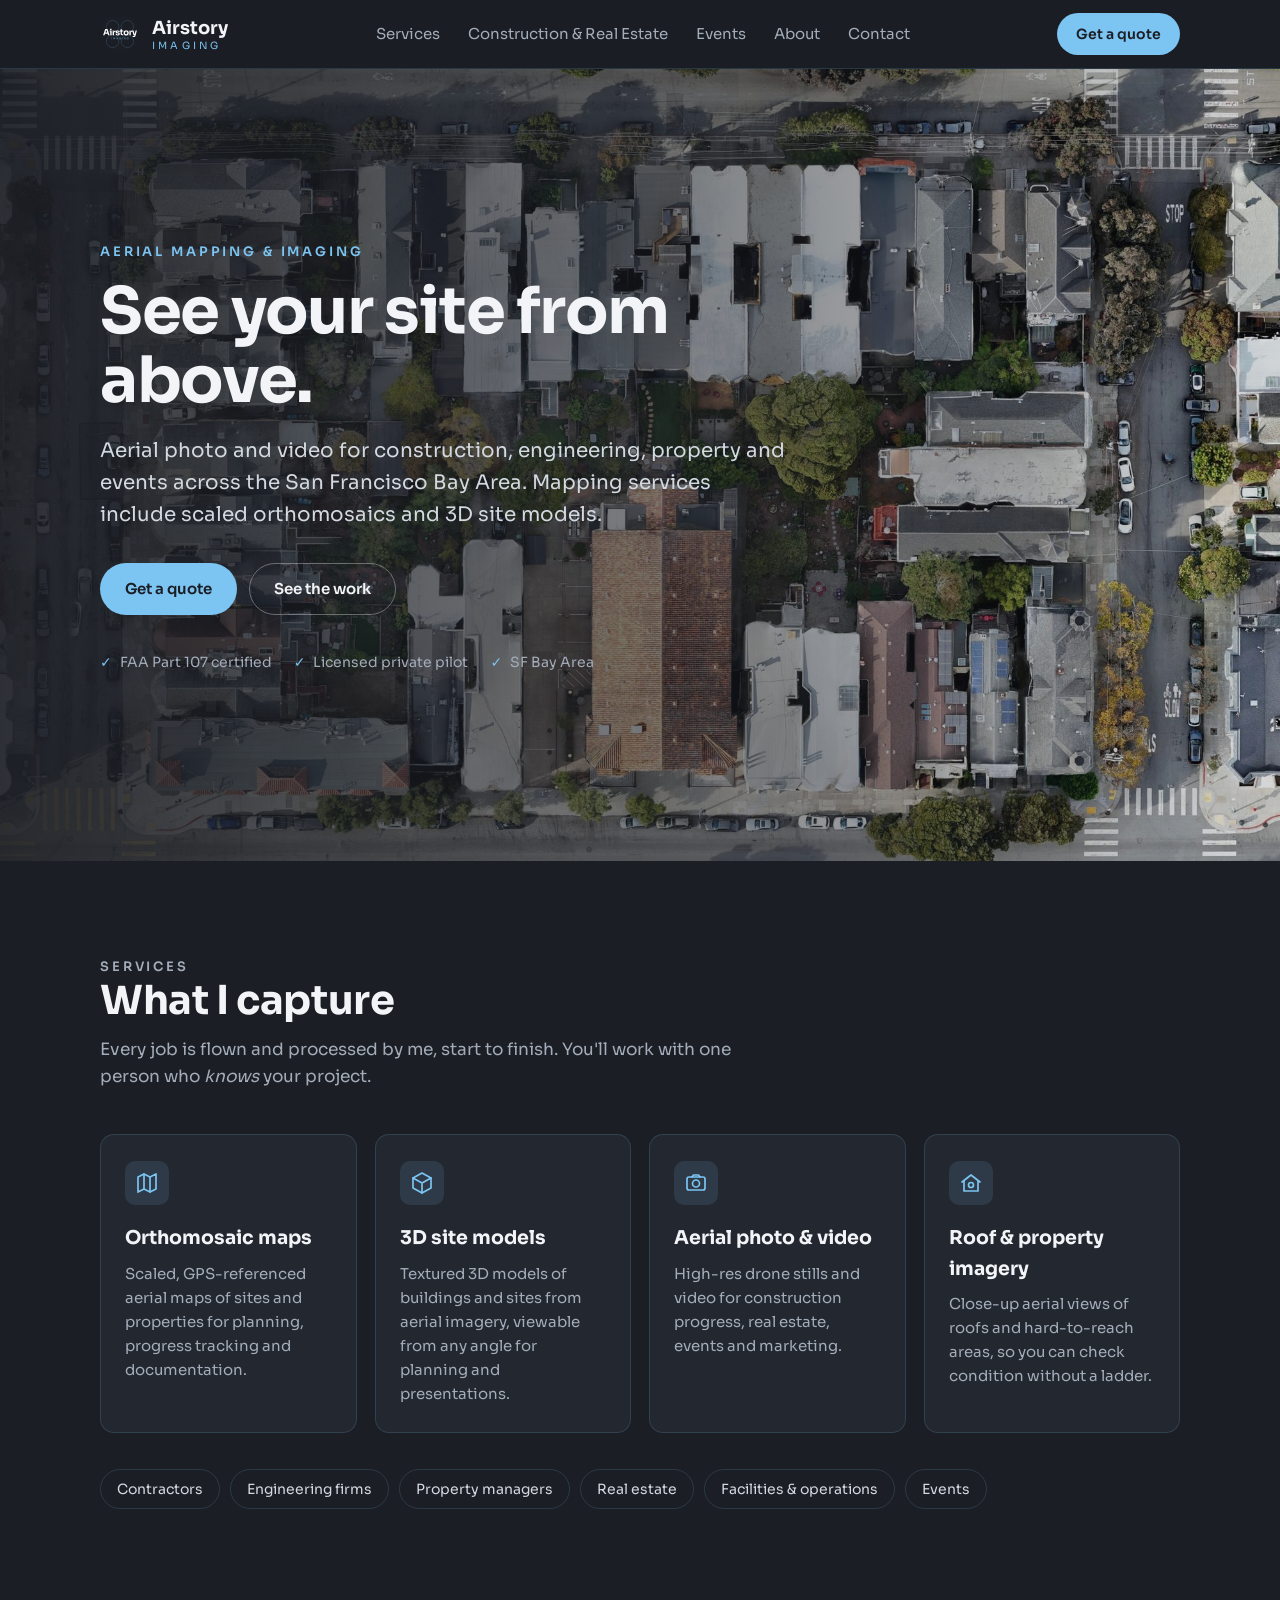
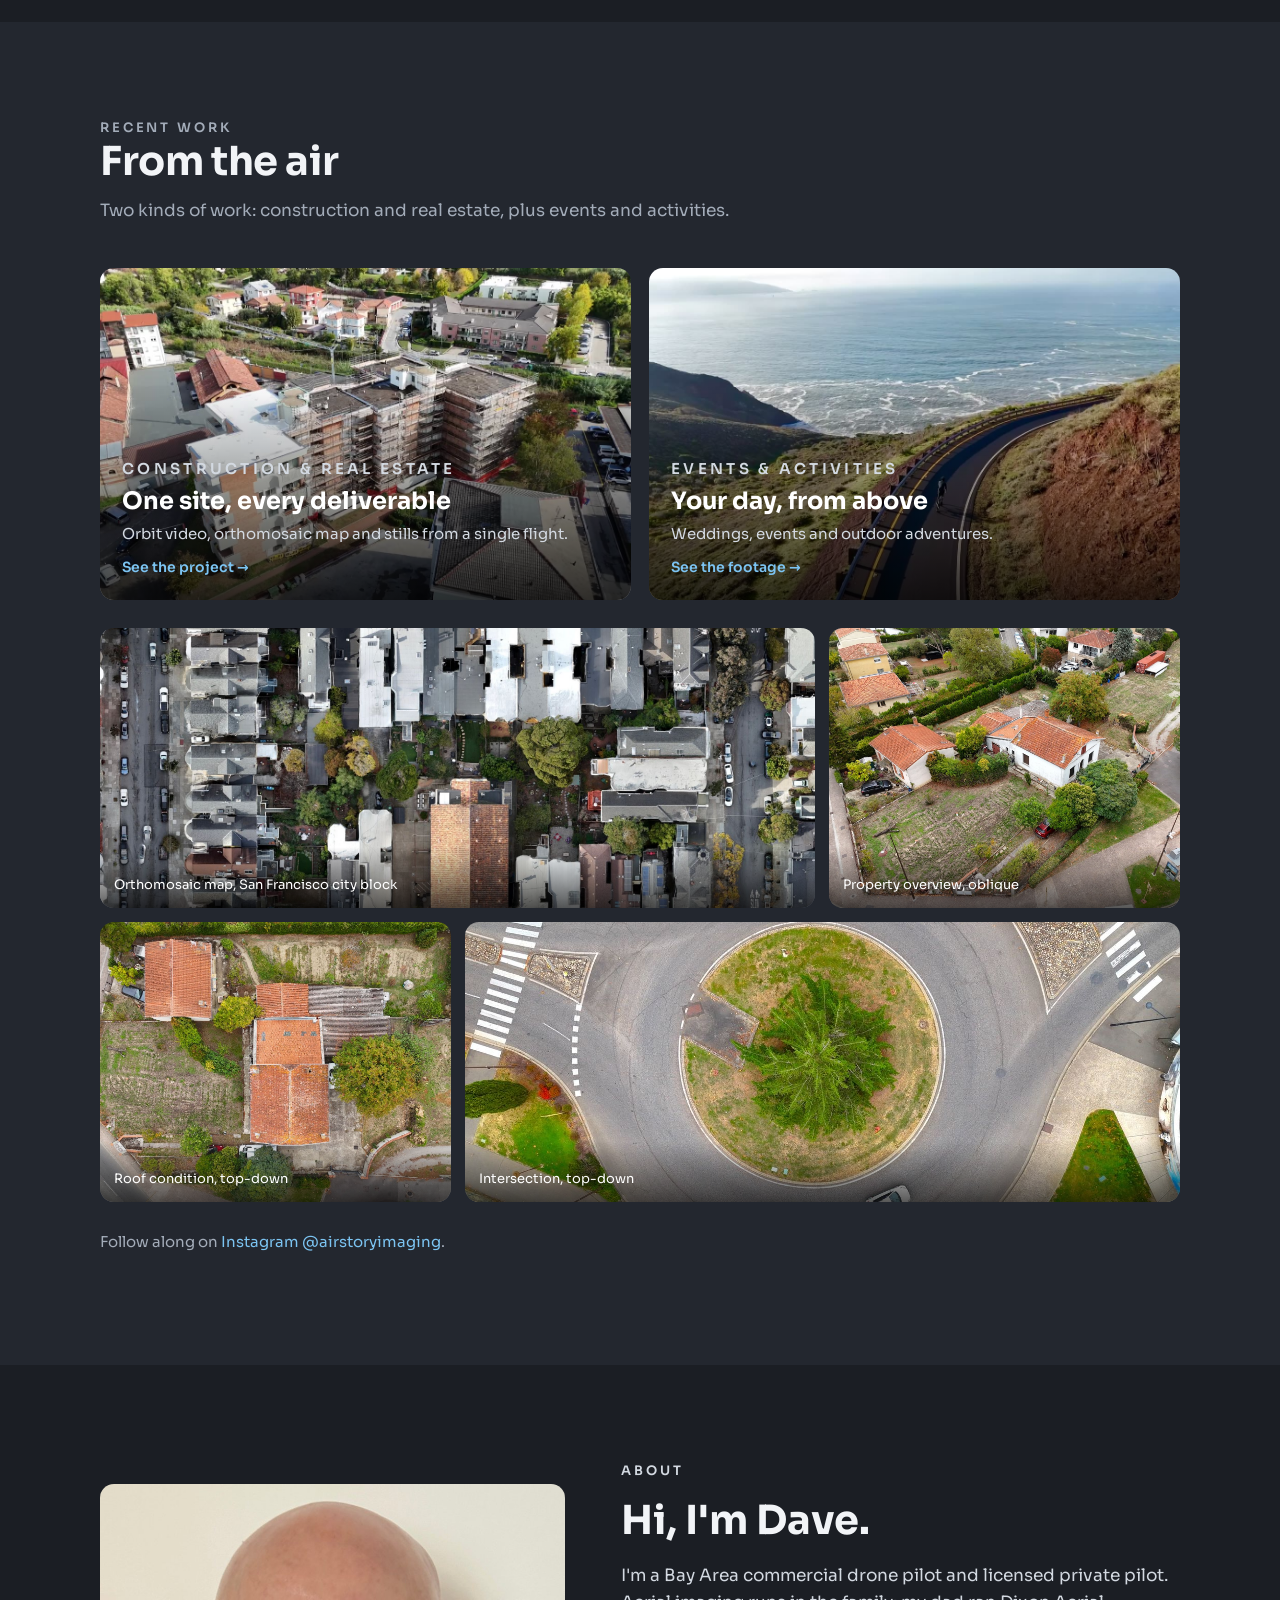
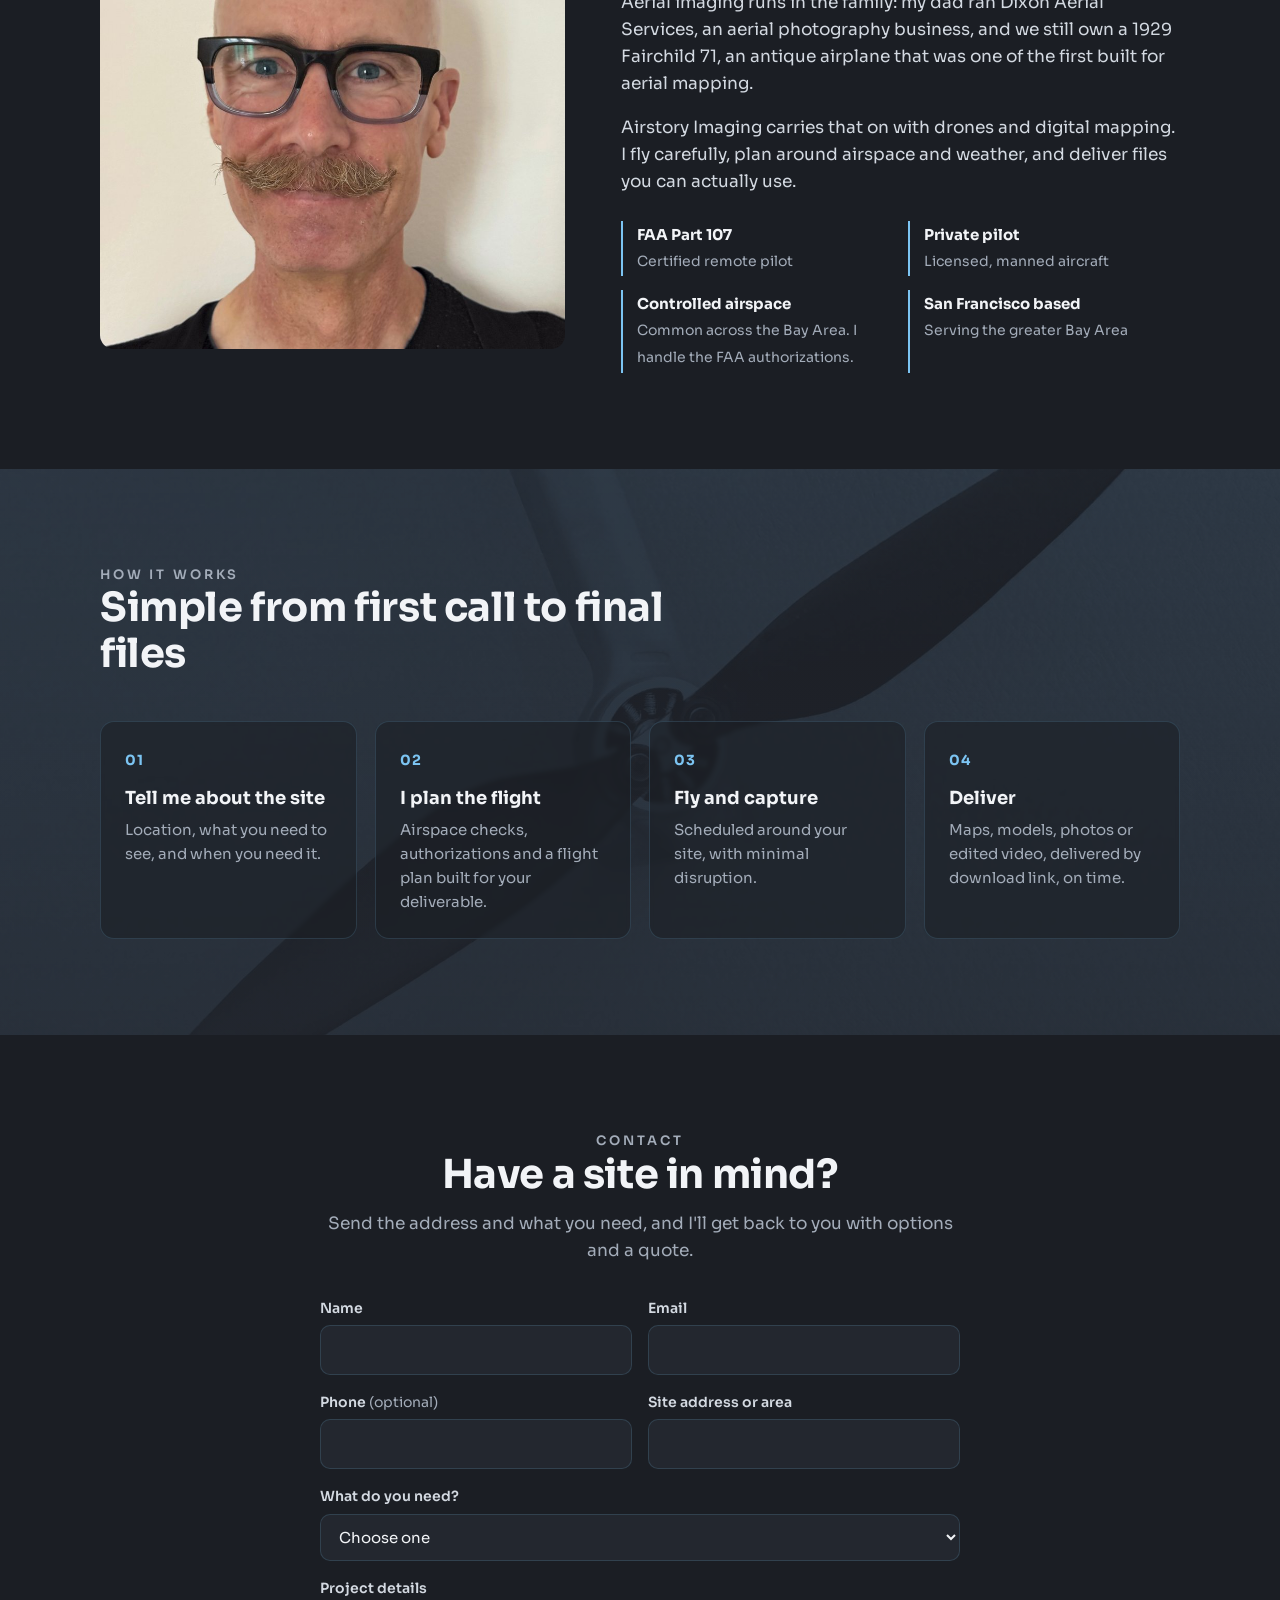
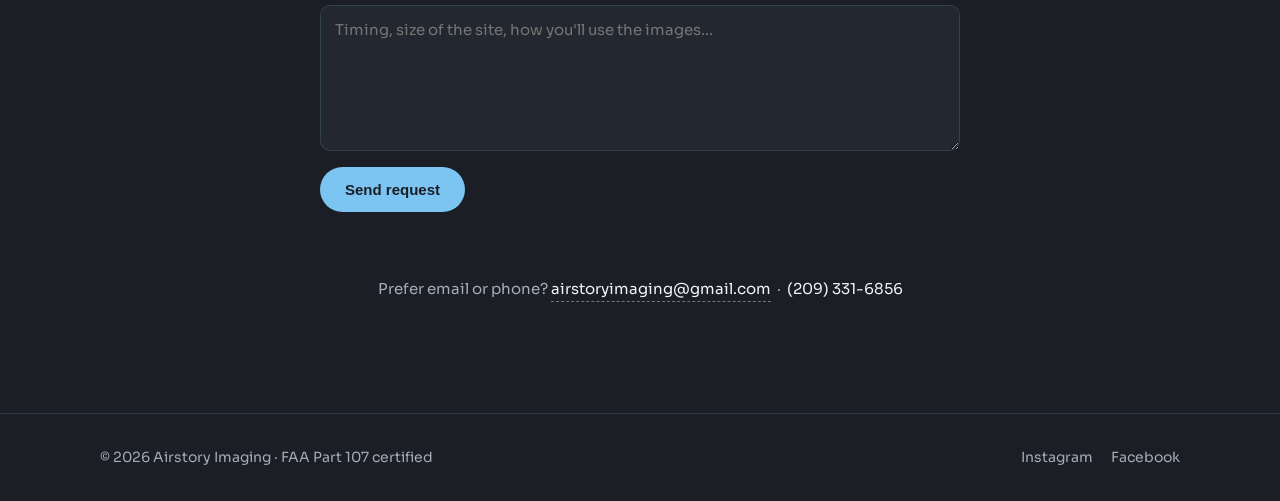
==== commit 6014bd04: "Events wording: weddings, events and outdoor adventures; drop races Co-Authored-By: Claude Opus 5.5 " ====
--- a/index.html
+++ b/index.html
@@ -124,7 +124,7 @@
             <div class="door-text">
               <p class="eyebrow">Events &amp; Activities</p>
               <h3>Your day, from above</h3>
-              <p>Rides, races, weddings and outdoor adventures.</p>
+              <p>Weddings, events and outdoor adventures.</p>
               <span class="go">See the footage &rarr;</span>
             </div>
           </a>
--- a/assets/css/styles.css
+++ b/assets/css/styles.css
@@ -275,3 +275,27 @@
 .cta-band p { color: var(--muted); margin: 0 0 24px; }
 .nav-links a.active { color: var(--text); }
 @media (max-width: 640px) { .grid-2 { grid-template-columns: 1fr; } }
+
+/* ---------- Magnifier lens on the orthomosaic ---------- */
+.magnify { cursor: zoom-in; overflow: hidden; border-radius: var(--radius); }
+.magnify .lens {
+  position: absolute; width: 220px; height: 220px; border-radius: 50%;
+  border: 3px solid rgba(255,255,255,.9); box-shadow: 0 6px 24px rgba(0,0,0,.5);
+  background-color: var(--charcoal-3); background-repeat: no-repeat;
+  pointer-events: none; opacity: 0; transition: opacity .15s ease; z-index: 2;
+}
+@media (hover: none) { .magnify .lens { display: none; } }
+.grid-2 video { width: 100%; aspect-ratio: 4 / 3; object-fit: cover; border-radius: var(--radius); display: block; background: var(--charcoal-3); }
+
+/* ---------- Measurement example on orthomosaic ---------- */
+.measure { position: relative; }
+.measure .m-overlay { position: absolute; inset: 0; width: 100%; height: 100%; pointer-events: none; }
+.m-line line { stroke: #7CC4F2; stroke-width: 4; stroke-linecap: round; filter: drop-shadow(0 0 3px rgba(0,0,0,.9)); }
+.m-line rect, .m-ref .pill { fill: rgba(27,30,36,.88); stroke: #7CC4F2; stroke-width: 2; }
+.m-line text, .m-ref text { fill: #fff; font-family: "Sora", sans-serif; font-size: 19px; font-weight: 600; text-anchor: middle; }
+.m-ref text { font-size: 15px; }
+.m-ref > rect:first-child { fill: none; stroke: #FFD24A; stroke-width: 3; stroke-dasharray: 6 4; }
+.note { color: var(--muted); font-size: 14px; margin: 10px 0 0; }
+.m-area polygon { fill: rgba(255,210,74,.28); stroke: #FFD24A; stroke-width: 3; stroke-linejoin: round; filter: drop-shadow(0 0 3px rgba(0,0,0,.8)); }
+.m-area rect { fill: rgba(27,30,36,.88); stroke: #FFD24A; stroke-width: 2; }
+.m-area text { fill: #fff; font-family: "Sora", sans-serif; font-size: 18px; font-weight: 600; text-anchor: middle; }
